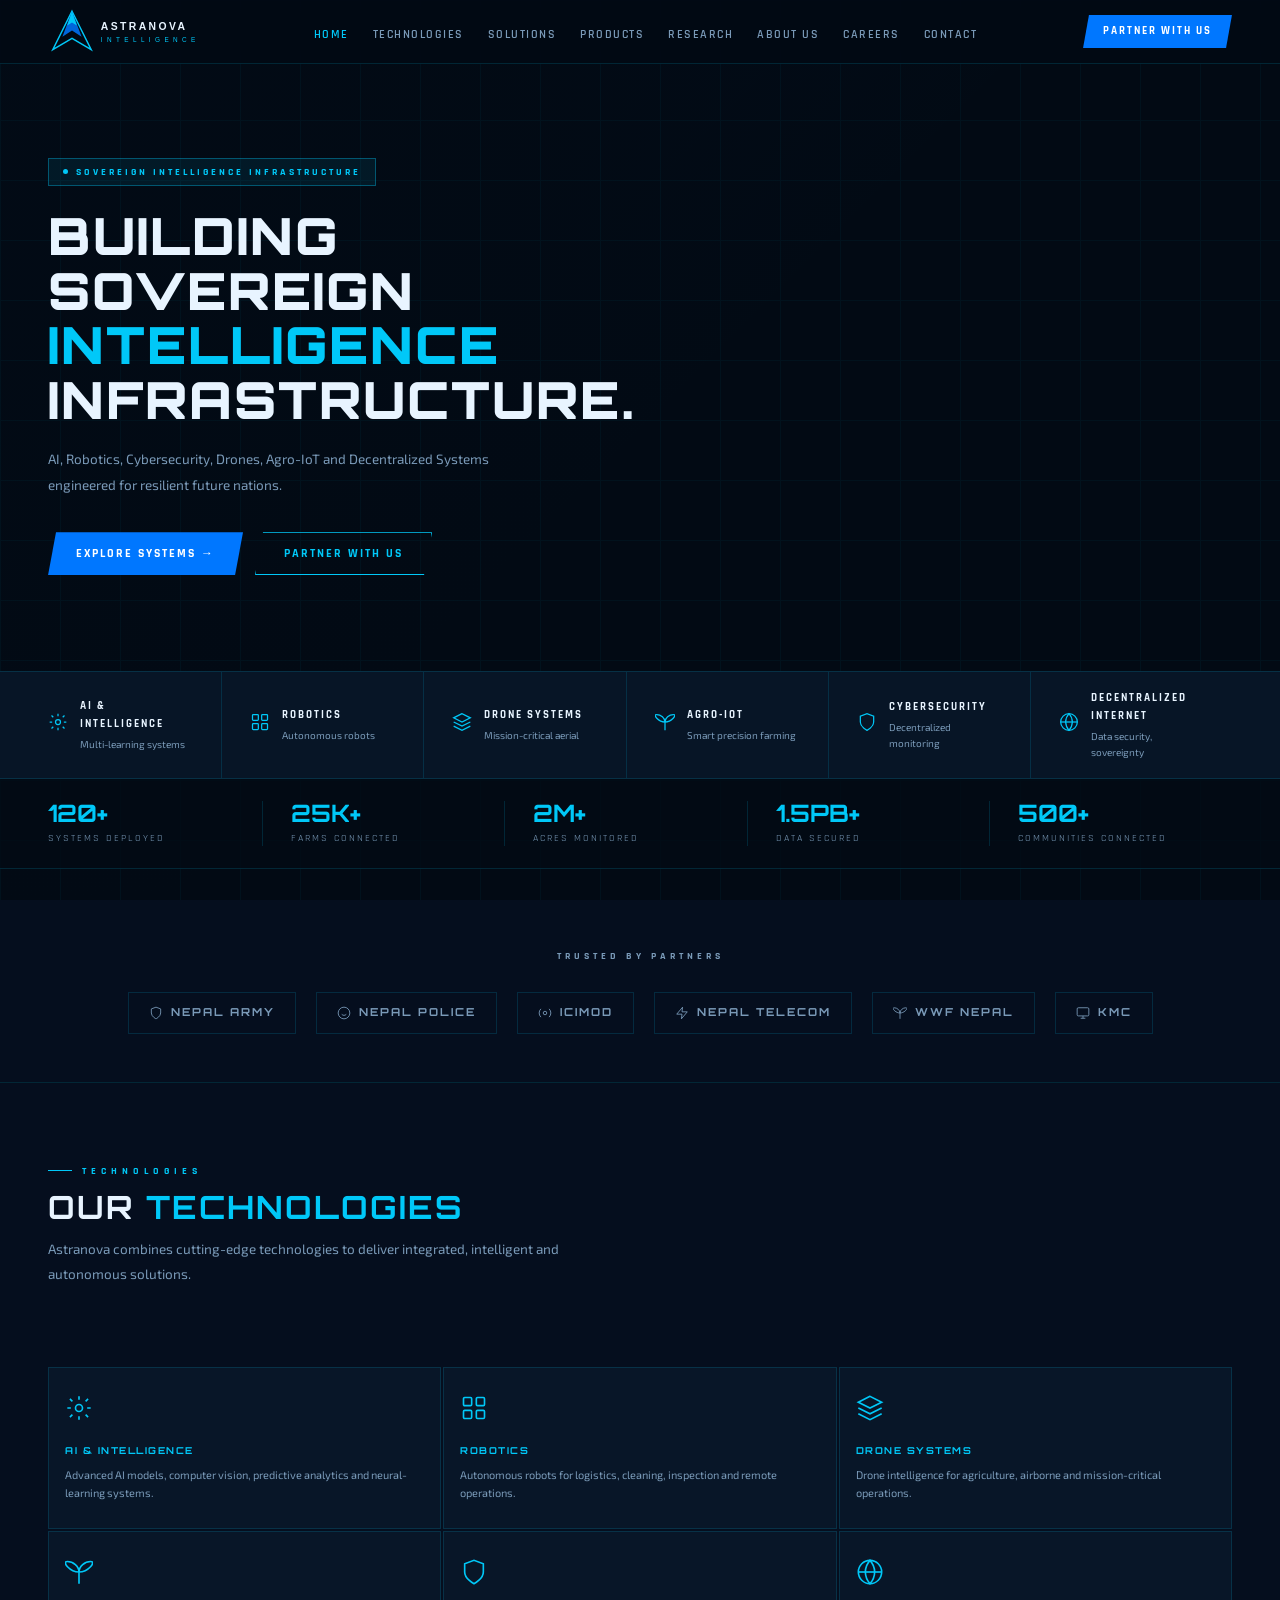
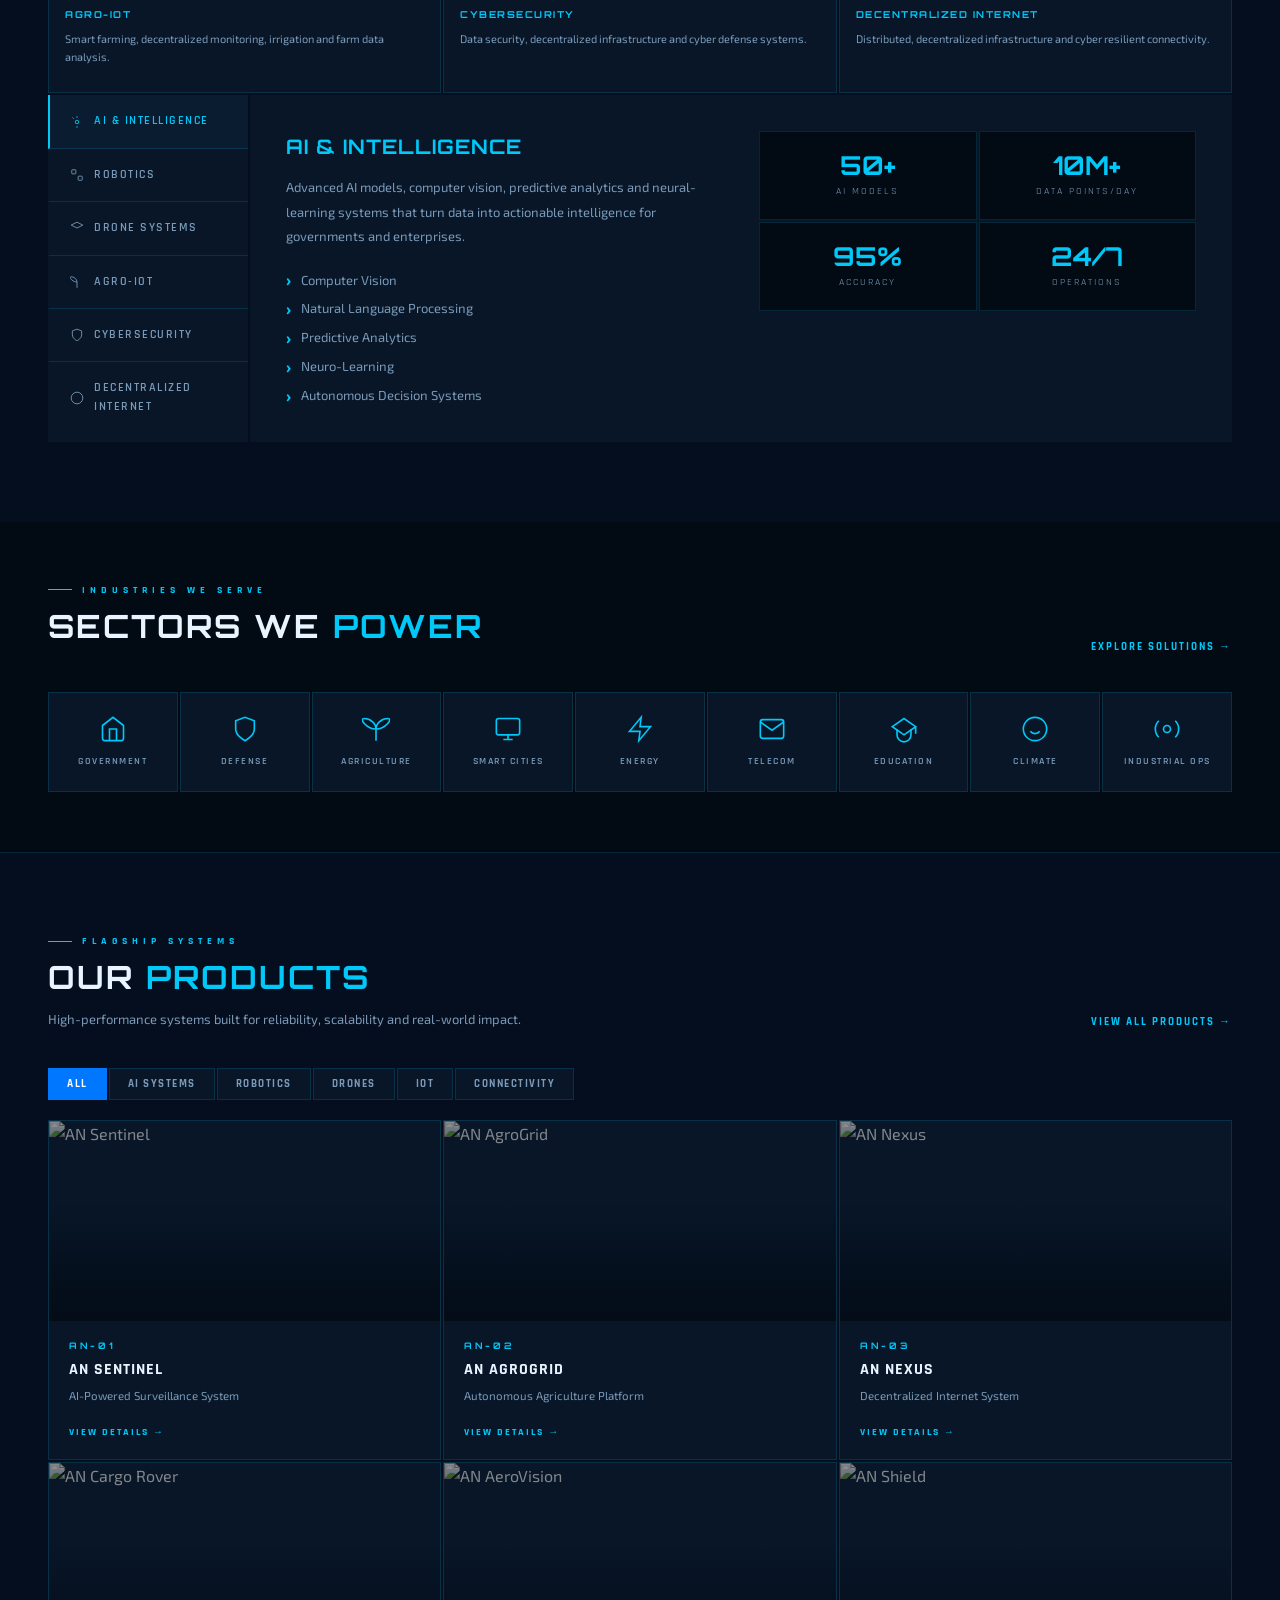
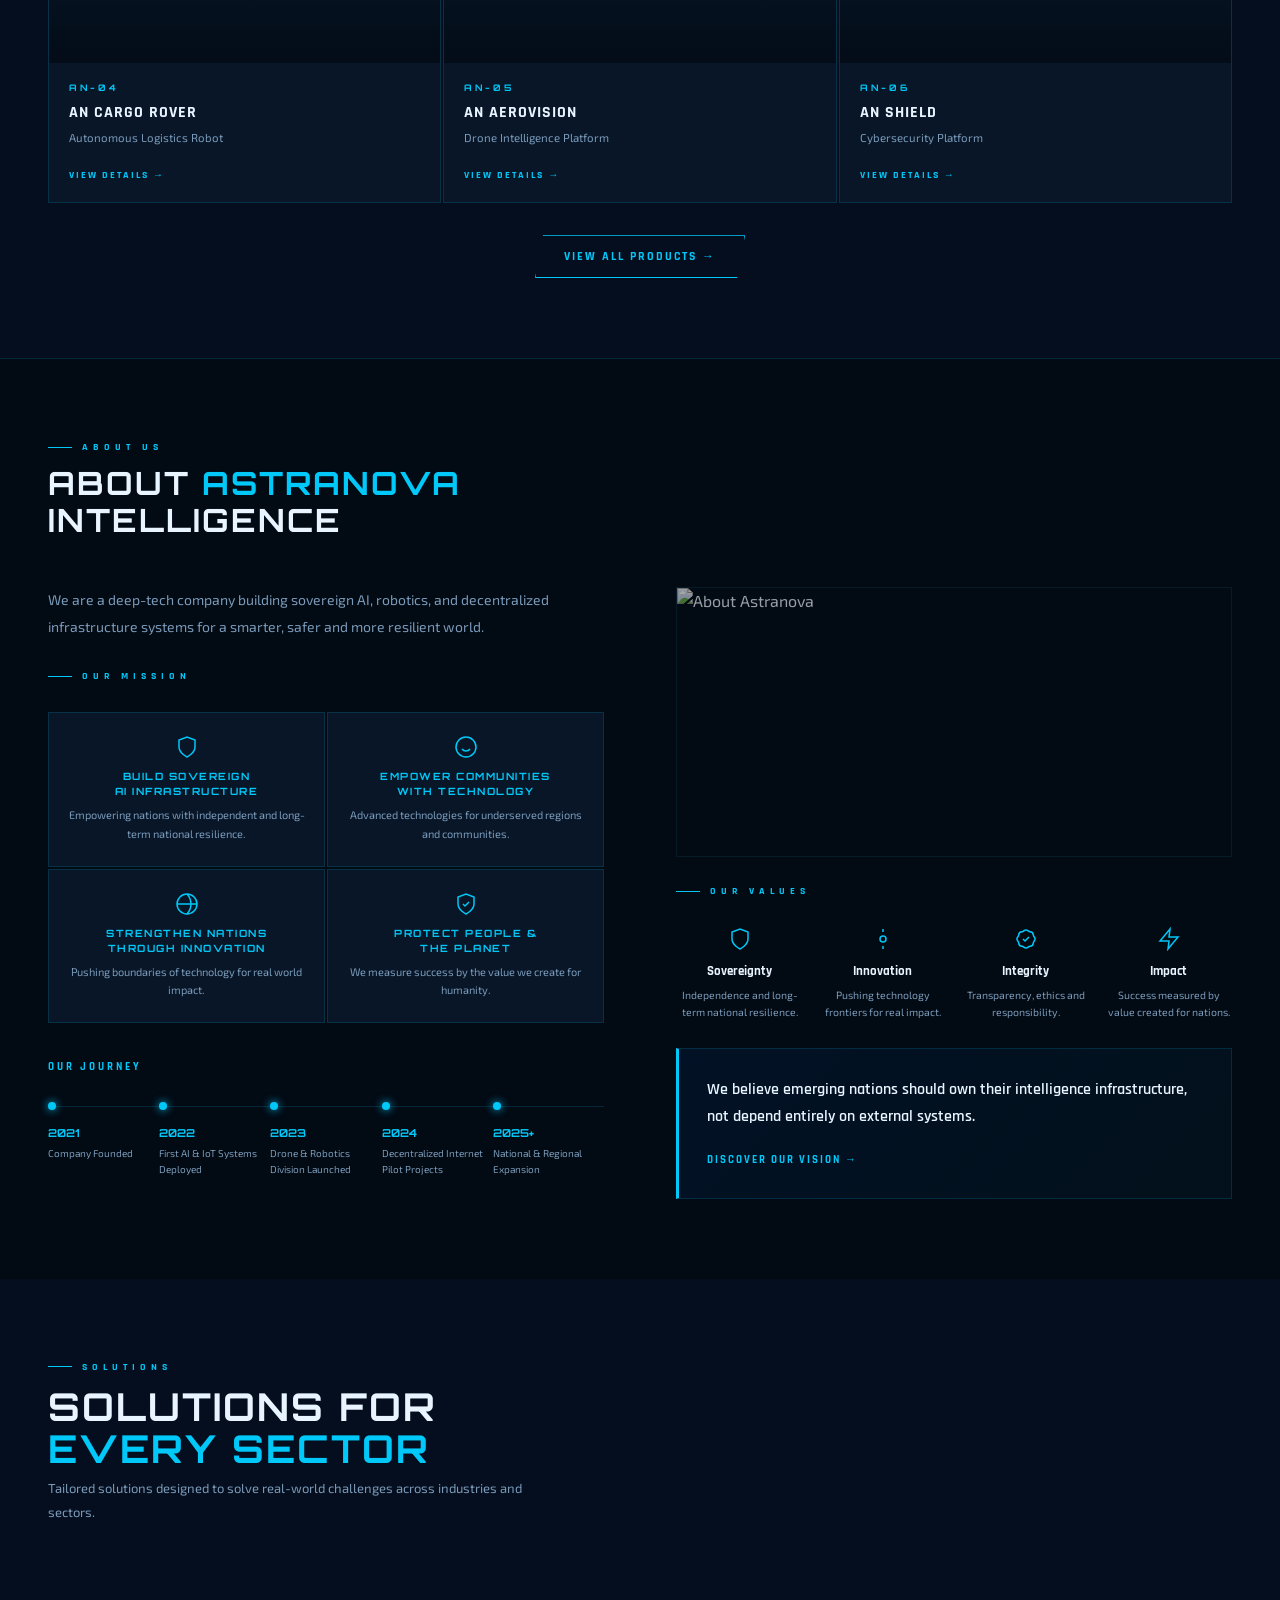
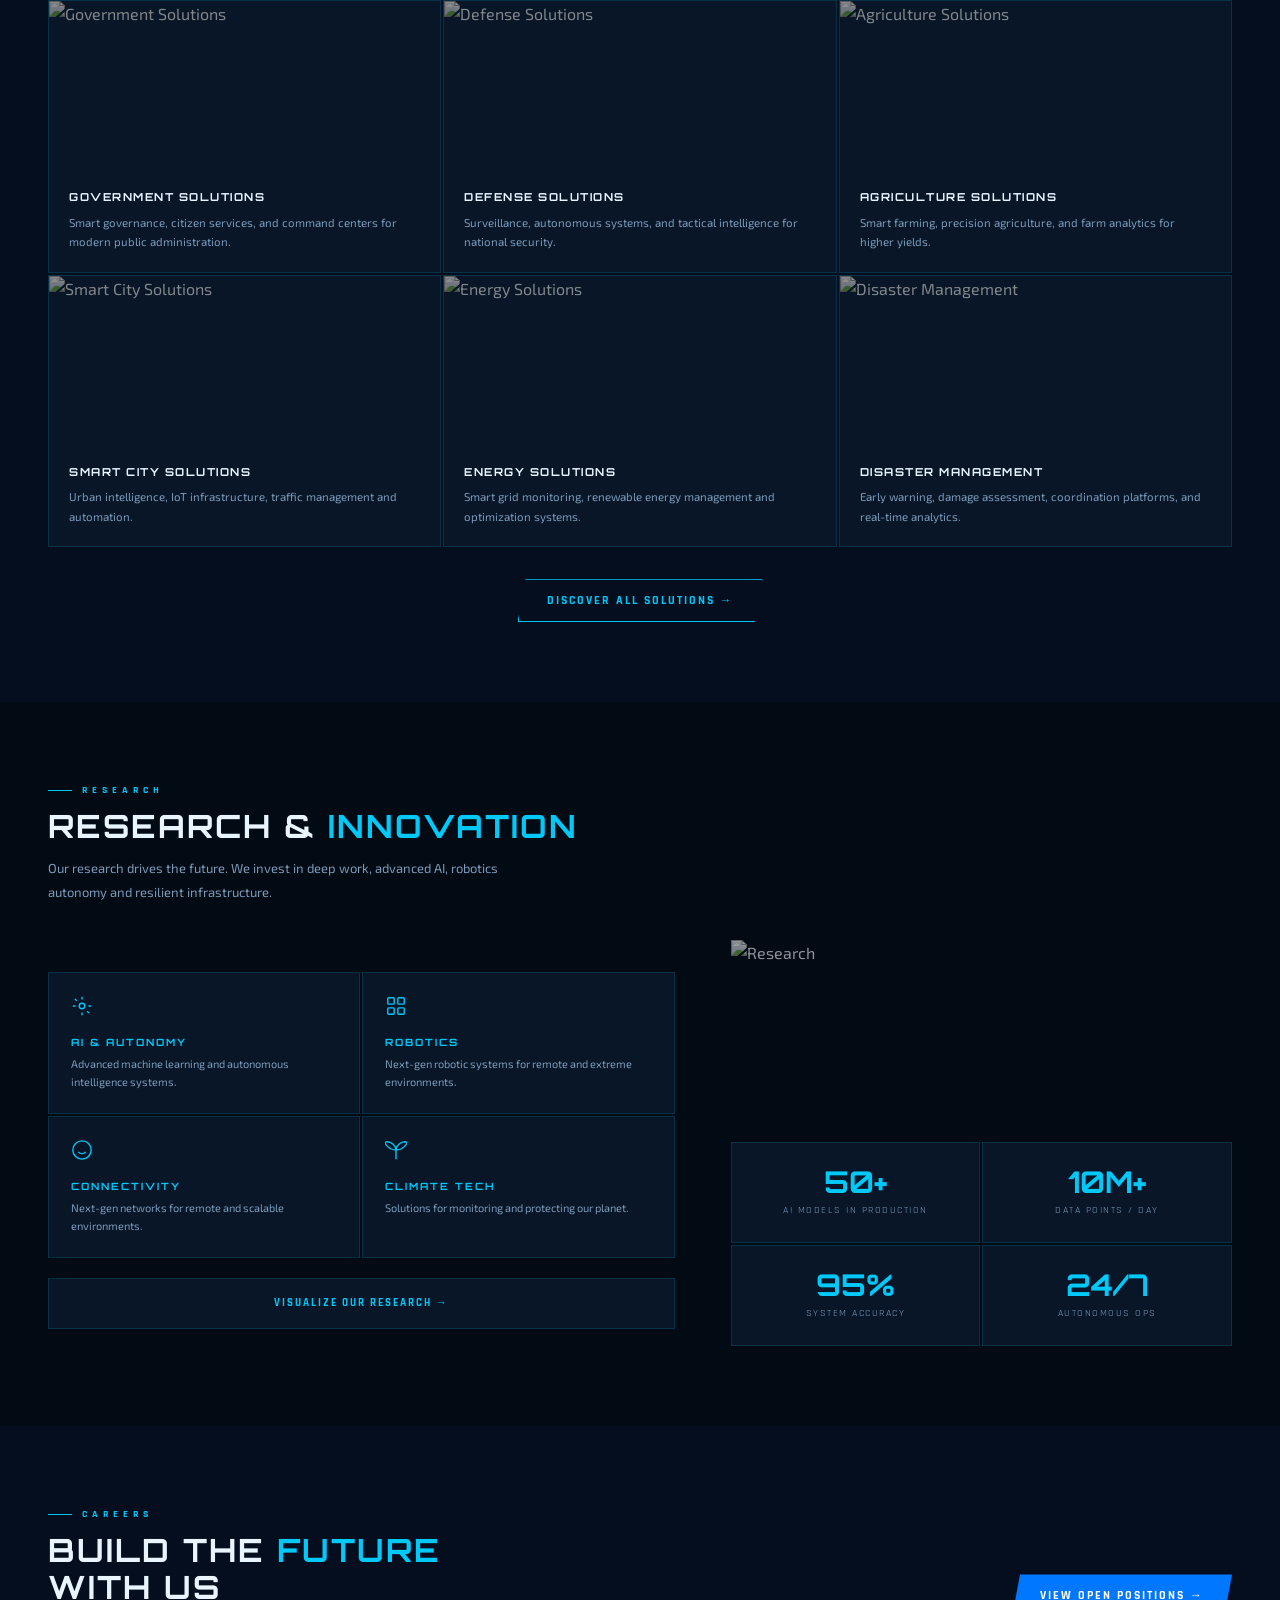
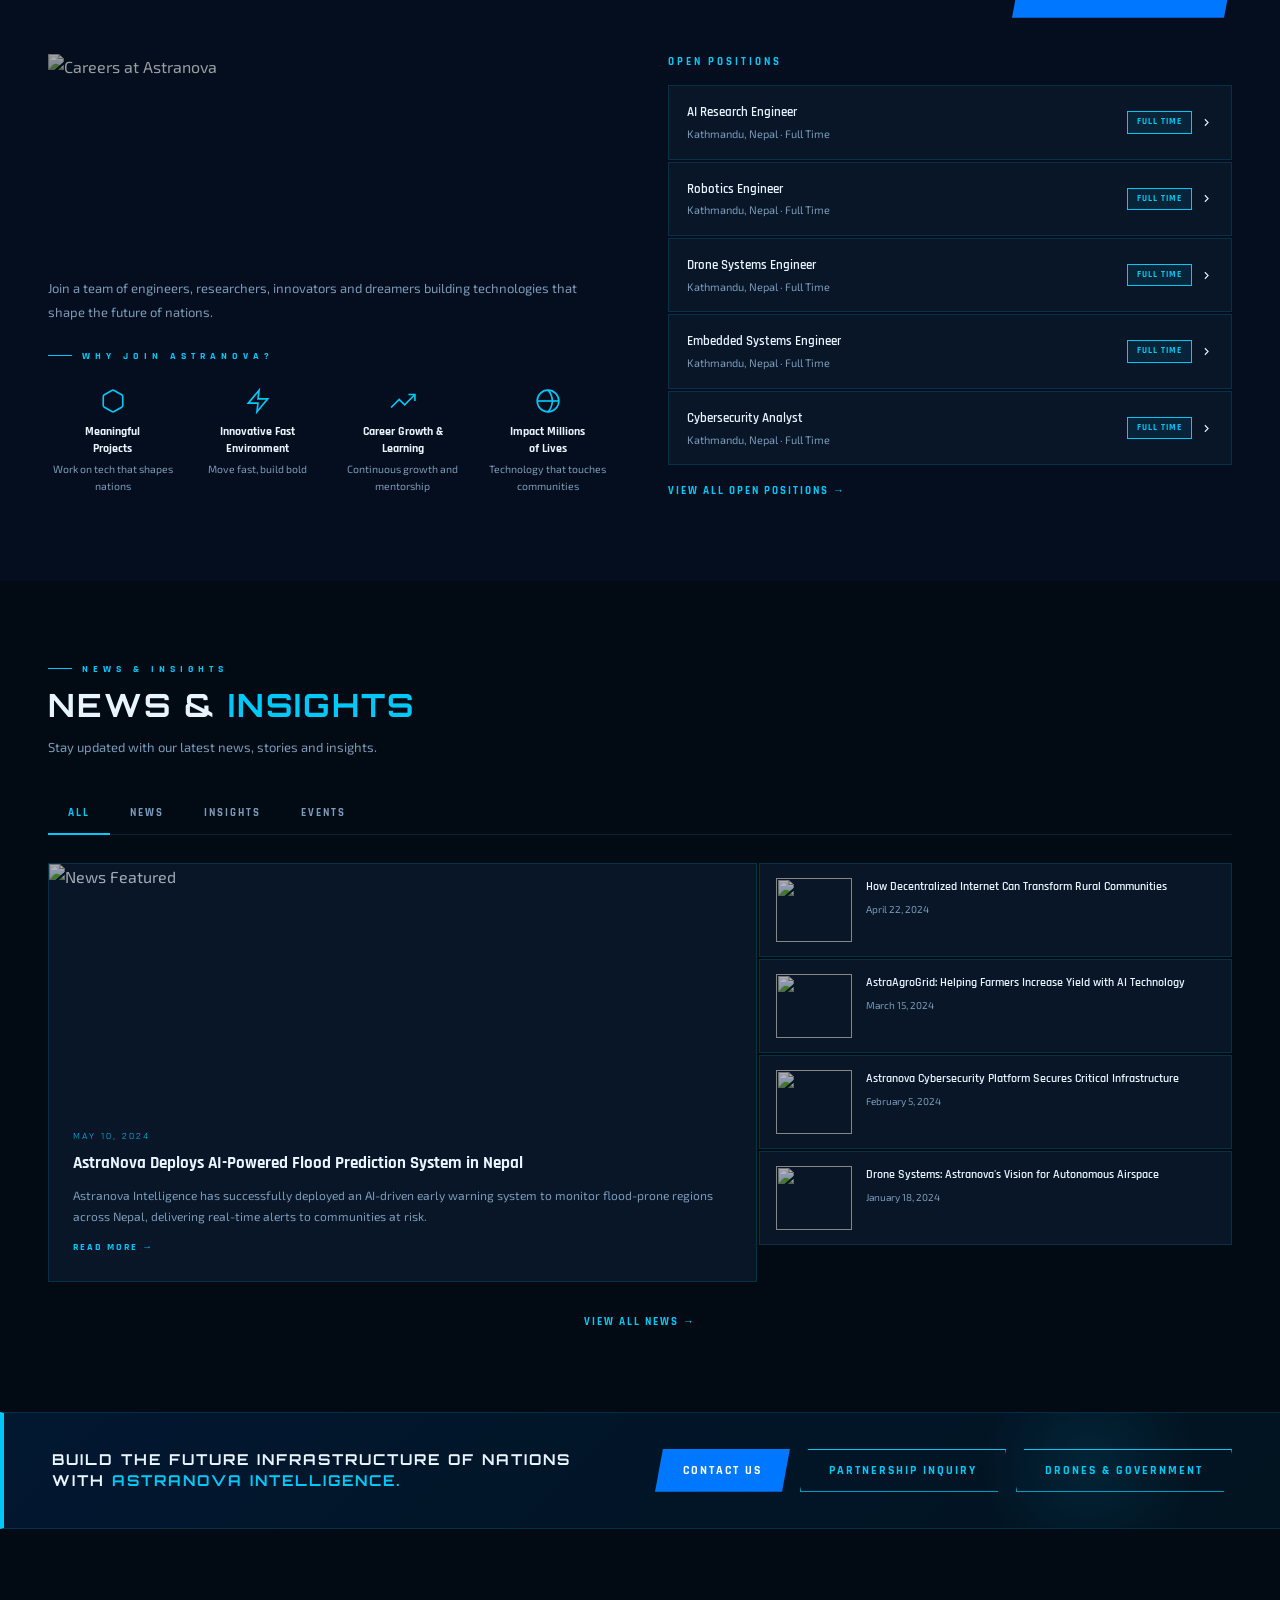
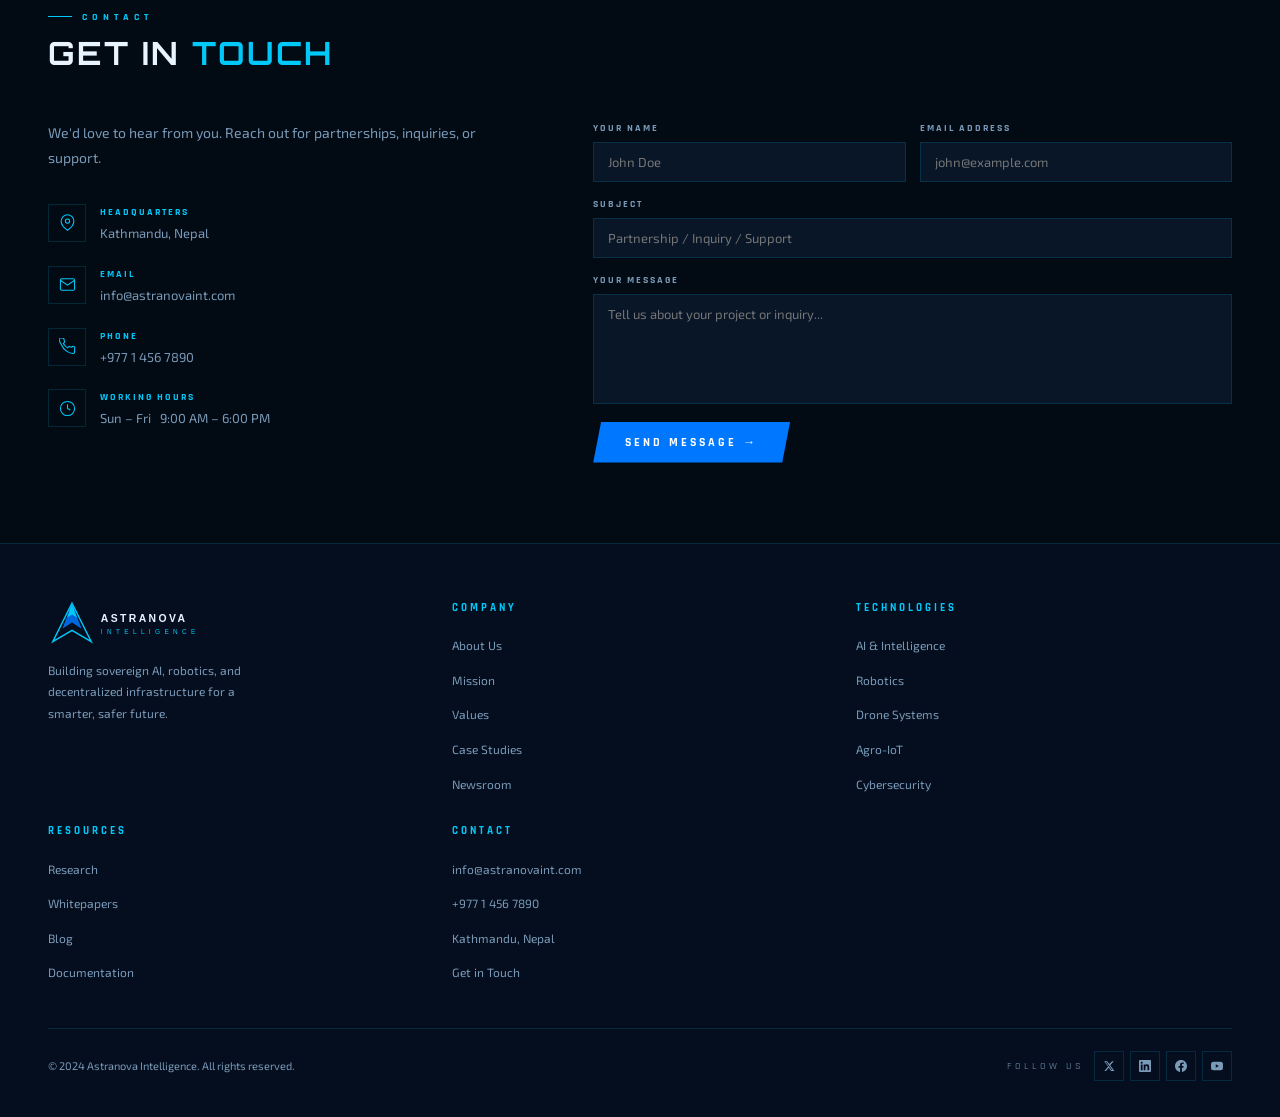
==== index.html @ c8c9db37 "Add files via upload" ====
<!DOCTYPE html>
<html lang="en">
<head>
<meta charset="UTF-8">
<meta name="viewport" content="width=device-width, initial-scale=1.0">
<title>Astranova Intelligence</title>

<!-- Favicon -->
<link rel="icon" type="image/svg+xml" href="assets/favicon.svg">

<!-- Google Fonts -->
<link rel="preconnect" href="https://fonts.googleapis.com">
<link href="https://fonts.googleapis.com/css2?family=Rajdhani:wght@300;400;500;600;700&family=Exo+2:ital,wght@0,300;0,400;0,500;0,600;0,700;1,400&family=Orbitron:wght@400;600;700;900&display=swap" rel="stylesheet">

<!-- Stylesheet -->
<link rel="stylesheet" href="style.css">
</head>
<body>

<!-- ══ NAV ══════════════════════════════════════ -->
<nav id="mainNav">
  <a href="#home" class="nav-logo">
    <img src="assets/logo.svg" alt="Astranova Intelligence" width="160" height="48">
  </a>
  <ul class="nav-links">
    <li><a href="#home">Home</a></li>
    <li><a href="#technologies">Technologies</a></li>
    <li><a href="#solutions">Solutions</a></li>
    <li><a href="#products">Products</a></li>
    <li><a href="#research">Research</a></li>
    <li><a href="#about">About Us</a></li>
    <li><a href="careers.html">Careers</a></li>
    <li><a href="#contact">Contact</a></li>
  </ul>
  <div class="nav-right">
    <a href="#contact" class="nav-cta">Partner With Us</a>
    <button class="nav-hamburger" id="navHamburger" aria-label="Open menu">
      <span></span><span></span><span></span>
    </button>
  </div>
</nav>

<!-- Mobile Menu -->
<div class="mobile-menu" id="mobileMenu">
  <ul class="mobile-nav-links">
    <li><a href="#home" onclick="closeMobileMenu()">Home</a></li>
    <li><a href="#technologies" onclick="closeMobileMenu()">Technologies</a></li>
    <li><a href="#solutions" onclick="closeMobileMenu()">Solutions</a></li>
    <li><a href="#products" onclick="closeMobileMenu()">Products</a></li>
    <li><a href="#research" onclick="closeMobileMenu()">Research</a></li>
    <li><a href="#about" onclick="closeMobileMenu()">About Us</a></li>
    <li><a href="careers.html" onclick="closeMobileMenu()">Careers</a></li>
    <li><a href="#contact" onclick="closeMobileMenu()">Contact</a></li>
  </ul>
  <a href="#contact" class="btn-primary mobile-cta" onclick="closeMobileMenu()">Partner With Us →</a>
</div>

<!-- ══ HERO ══════════════════════════════════════ -->
<section id="home" style="padding:0;">
  <div class="hero-bg"></div>
  <div class="hero-grid"></div>
  <div class="hero-content" style="padding-top:calc(var(--nav-h) + 60px); padding-bottom: 40px;">
    <div class="hero-tag"><span class="dot"></span> Sovereign Intelligence Infrastructure</div>
    <h1 class="hero-title">Building<br>Sovereign<br><span class="hl">Intelligence</span><br>Infrastructure.</h1>
    <p class="hero-desc">AI, Robotics, Cybersecurity, Drones, Agro-IoT and Decentralized Systems engineered for resilient future nations.</p>
    <div class="hero-btns">
      <a href="#technologies" class="btn-primary">Explore Systems →</a>
      <a href="#contact" class="btn-outline">Partner With Us</a>
    </div>
  </div>
  <div class="hero-bottom">
    <div class="hero-tech-strip">
      <div class="hero-tech-item">
        <div class="hero-tech-icon"><svg width="20" height="20" fill="none" stroke="currentColor" stroke-width="1.5" viewBox="0 0 24 24"><circle cx="12" cy="12" r="3"/><path d="M12 2v3M12 19v3M4.22 4.22l2.12 2.12M17.66 17.66l2.12 2.12M2 12h3M19 12h3M4.22 19.78l2.12-2.12M17.66 6.34l2.12-2.12"/></svg></div>
        <div><div class="hero-tech-name">AI & Intelligence</div><div class="hero-tech-sub">Multi-learning systems</div></div>
      </div>
      <div class="hero-tech-item">
        <div class="hero-tech-icon"><svg width="20" height="20" fill="none" stroke="currentColor" stroke-width="1.5" viewBox="0 0 24 24"><rect x="3" y="3" width="7" height="7" rx="1"/><rect x="14" y="3" width="7" height="7" rx="1"/><rect x="14" y="14" width="7" height="7" rx="1"/><rect x="3" y="14" width="7" height="7" rx="1"/></svg></div>
        <div><div class="hero-tech-name">Robotics</div><div class="hero-tech-sub">Autonomous robots</div></div>
      </div>
      <div class="hero-tech-item">
        <div class="hero-tech-icon"><svg width="20" height="20" fill="none" stroke="currentColor" stroke-width="1.5" viewBox="0 0 24 24"><path d="M12 2L2 7l10 5 10-5-10-5zM2 17l10 5 10-5M2 12l10 5 10-5"/></svg></div>
        <div><div class="hero-tech-name">Drone Systems</div><div class="hero-tech-sub">Mission-critical aerial</div></div>
      </div>
      <div class="hero-tech-item">
        <div class="hero-tech-icon"><svg width="20" height="20" fill="none" stroke="currentColor" stroke-width="1.5" viewBox="0 0 24 24"><path d="M12 22V12M12 12C12 7 7 3 2 3s2 9 10 9zM12 12c0-5 5-9 10-9s-2 9-10 9z"/></svg></div>
        <div><div class="hero-tech-name">Agro-IoT</div><div class="hero-tech-sub">Smart precision farming</div></div>
      </div>
      <div class="hero-tech-item">
        <div class="hero-tech-icon"><svg width="20" height="20" fill="none" stroke="currentColor" stroke-width="1.5" viewBox="0 0 24 24"><path d="M12 22s8-4 8-10V5l-8-3-8 3v7c0 6 8 10 8 10z"/></svg></div>
        <div><div class="hero-tech-name">Cybersecurity</div><div class="hero-tech-sub">Decentralized monitoring</div></div>
      </div>
      <div class="hero-tech-item">
        <div class="hero-tech-icon"><svg width="20" height="20" fill="none" stroke="currentColor" stroke-width="1.5" viewBox="0 0 24 24"><circle cx="12" cy="12" r="10"/><line x1="2" y1="12" x2="22" y2="12"/><path d="M12 2a15.3 15.3 0 014 10 15.3 15.3 0 01-4 10 15.3 15.3 0 01-4-10 15.3 15.3 0 014-10z"/></svg></div>
        <div><div class="hero-tech-name">Decentralized Internet</div><div class="hero-tech-sub">Data security, sovereignty</div></div>
      </div>
    </div>
    <div class="hero-stats-strip">
      <div class="hero-stat"><div class="hero-stat-num">120+</div><div class="hero-stat-lbl">Systems Deployed</div></div>
      <div class="hero-stat"><div class="hero-stat-num">25K+</div><div class="hero-stat-lbl">Farms Connected</div></div>
      <div class="hero-stat"><div class="hero-stat-num">2M+</div><div class="hero-stat-lbl">Acres Monitored</div></div>
      <div class="hero-stat"><div class="hero-stat-num">1.5PB+</div><div class="hero-stat-lbl">Data Secured</div></div>
      <div class="hero-stat"><div class="hero-stat-num">500+</div><div class="hero-stat-lbl">Communities Connected</div></div>
    </div>
  </div>
</section>

<!-- TRUSTED BY PARTNERS -->
<div id="partners">
  <div class="partners-label">Trusted By Partners</div>
  <div class="partners-row">
    <div class="partner-logo"><svg width="14" height="14" fill="none" stroke="currentColor" stroke-width="1.5" viewBox="0 0 24 24"><path d="M12 22s8-4 8-10V5l-8-3-8 3v7c0 6 8 10 8 10z"/></svg>Nepal Army</div>
    <div class="partner-logo"><svg width="14" height="14" fill="none" stroke="currentColor" stroke-width="1.5" viewBox="0 0 24 24"><circle cx="12" cy="12" r="10"/><path d="M8 14s1.5 2 4 2 4-2 4-2"/></svg>Nepal Police</div>
    <div class="partner-logo"><svg width="14" height="14" fill="none" stroke="currentColor" stroke-width="1.5" viewBox="0 0 24 24"><circle cx="12" cy="12" r="3"/><path d="M19.07 4.93a10 10 0 010 14.14M4.93 4.93a10 10 0 000 14.14"/></svg>ICIMOD</div>
    <div class="partner-logo"><svg width="14" height="14" fill="none" stroke="currentColor" stroke-width="1.5" viewBox="0 0 24 24"><path d="M13 2L3 14h9l-1 8 10-12h-9l1-8z"/></svg>Nepal Telecom</div>
    <div class="partner-logo"><svg width="14" height="14" fill="none" stroke="currentColor" stroke-width="1.5" viewBox="0 0 24 24"><path d="M12 22V12M12 12C12 7 7 3 2 3s2 9 10 9zM12 12c0-5 5-9 10-9s-2 9-10 9z"/></svg>WWF Nepal</div>
    <div class="partner-logo"><svg width="14" height="14" fill="none" stroke="currentColor" stroke-width="1.5" viewBox="0 0 24 24"><rect x="2" y="3" width="20" height="14" rx="2"/><path d="M8 21h8M12 17v4"/></svg>KMC</div>
  </div>
</div>

<div class="section-divider"></div>

<!-- ══ TECHNOLOGIES ══════════════════════════════ -->
<section id="technologies">
  <div class="section-header-row fade-up">
    <div>
      <div class="section-label">Technologies</div>
      <h2 class="section-title">Our <span class="hl">Technologies</span></h2>
      <p class="section-desc">Astranova combines cutting-edge technologies to deliver integrated, intelligent and autonomous solutions.</p>
    </div>
  </div>
  <div class="tech-cards-row fade-up">
    <div class="tech-card" onclick="switchTab('ai',event)">
      <div class="tech-card-icon"><svg width="28" height="28" fill="none" stroke="currentColor" stroke-width="1.4" viewBox="0 0 24 24"><circle cx="12" cy="12" r="3"/><path d="M12 2v3M12 19v3M4.22 4.22l2.12 2.12M17.66 17.66l2.12 2.12M2 12h3M19 12h3M4.22 19.78l2.12-2.12M17.66 6.34l2.12-2.12"/></svg></div>
      <div class="tech-card-name">AI & Intelligence</div>
      <div class="tech-card-desc">Advanced AI models, computer vision, predictive analytics and neural-learning systems.</div>
    </div>
    <div class="tech-card" onclick="switchTab('robotics',event)">
      <div class="tech-card-icon"><svg width="28" height="28" fill="none" stroke="currentColor" stroke-width="1.4" viewBox="0 0 24 24"><rect x="3" y="3" width="7" height="7" rx="1"/><rect x="14" y="3" width="7" height="7" rx="1"/><rect x="14" y="14" width="7" height="7" rx="1"/><rect x="3" y="14" width="7" height="7" rx="1"/></svg></div>
      <div class="tech-card-name">Robotics</div>
      <div class="tech-card-desc">Autonomous robots for logistics, cleaning, inspection and remote operations.</div>
    </div>
    <div class="tech-card" onclick="switchTab('drones',event)">
      <div class="tech-card-icon"><svg width="28" height="28" fill="none" stroke="currentColor" stroke-width="1.4" viewBox="0 0 24 24"><path d="M12 2L2 7l10 5 10-5-10-5zM2 17l10 5 10-5M2 12l10 5 10-5"/></svg></div>
      <div class="tech-card-name">Drone Systems</div>
      <div class="tech-card-desc">Drone intelligence for agriculture, airborne and mission-critical operations.</div>
    </div>
    <div class="tech-card" onclick="switchTab('agro',event)">
      <div class="tech-card-icon"><svg width="28" height="28" fill="none" stroke="currentColor" stroke-width="1.4" viewBox="0 0 24 24"><path d="M12 22V12M12 12C12 7 7 3 2 3s2 9 10 9zM12 12c0-5 5-9 10-9s-2 9-10 9z"/></svg></div>
      <div class="tech-card-name">Agro-IoT</div>
      <div class="tech-card-desc">Smart farming, decentralized monitoring, irrigation and farm data analysis.</div>
    </div>
    <div class="tech-card" onclick="switchTab('cyber',event)">
      <div class="tech-card-icon"><svg width="28" height="28" fill="none" stroke="currentColor" stroke-width="1.4" viewBox="0 0 24 24"><path d="M12 22s8-4 8-10V5l-8-3-8 3v7c0 6 8 10 8 10z"/></svg></div>
      <div class="tech-card-name">Cybersecurity</div>
      <div class="tech-card-desc">Data security, decentralized infrastructure and cyber defense systems.</div>
    </div>
    <div class="tech-card" onclick="switchTab('decentral',event)">
      <div class="tech-card-icon"><svg width="28" height="28" fill="none" stroke="currentColor" stroke-width="1.4" viewBox="0 0 24 24"><circle cx="12" cy="12" r="10"/><line x1="2" y1="12" x2="22" y2="12"/><path d="M12 2a15.3 15.3 0 014 10 15.3 15.3 0 01-4 10 15.3 15.3 0 01-4-10 15.3 15.3 0 014-10z"/></svg></div>
      <div class="tech-card-name">Decentralized Internet</div>
      <div class="tech-card-desc">Distributed, decentralized infrastructure and cyber resilient connectivity.</div>
    </div>
  </div>

  <div class="tech-tabs-wrap fade-up">
    <div class="tech-tab-list">
      <div class="tech-tab active" onclick="switchTab('ai',event)"><svg width="14" height="14" fill="none" stroke="currentColor" stroke-width="1.5" viewBox="0 0 24 24"><circle cx="12" cy="12" r="3"/><path d="M12 2v3M12 19v3M4.22 4.22l2.12 2.12"/></svg>AI & Intelligence</div>
      <div class="tech-tab" onclick="switchTab('robotics',event)"><svg width="14" height="14" fill="none" stroke="currentColor" stroke-width="1.5" viewBox="0 0 24 24"><rect x="3" y="3" width="7" height="7" rx="1"/><rect x="14" y="14" width="7" height="7" rx="1"/></svg>Robotics</div>
      <div class="tech-tab" onclick="switchTab('drones',event)"><svg width="14" height="14" fill="none" stroke="currentColor" stroke-width="1.5" viewBox="0 0 24 24"><path d="M12 2L2 7l10 5 10-5-10-5z"/></svg>Drone Systems</div>
      <div class="tech-tab" onclick="switchTab('agro',event)"><svg width="14" height="14" fill="none" stroke="currentColor" stroke-width="1.5" viewBox="0 0 24 24"><path d="M12 22V12M12 12C12 7 7 3 2 3s2 9 10 9z"/></svg>Agro-IoT</div>
      <div class="tech-tab" onclick="switchTab('cyber',event)"><svg width="14" height="14" fill="none" stroke="currentColor" stroke-width="1.5" viewBox="0 0 24 24"><path d="M12 22s8-4 8-10V5l-8-3-8 3v7c0 6 8 10 8 10z"/></svg>Cybersecurity</div>
      <div class="tech-tab" onclick="switchTab('decentral',event)"><svg width="14" height="14" fill="none" stroke="currentColor" stroke-width="1.5" viewBox="0 0 24 24"><circle cx="12" cy="12" r="10"/></svg>Decentralized Internet</div>
    </div>
    <div>
      <div id="tab-ai" class="tech-panel active">
        <div>
          <div class="tech-panel-title">AI & Intelligence</div>
          <p class="tech-panel-desc">Advanced AI models, computer vision, predictive analytics and neural-learning systems that turn data into actionable intelligence for governments and enterprises.</p>
          <ul class="tech-features">
            <li>Computer Vision</li><li>Natural Language Processing</li>
            <li>Predictive Analytics</li><li>Neuro-Learning</li>
            <li>Autonomous Decision Systems</li>
          </ul>
        </div>
        <div class="tech-stats-side">
          <div class="tech-stat-box"><div class="tech-stat-num">50+</div><div class="tech-stat-lbl">AI Models</div></div>
          <div class="tech-stat-box"><div class="tech-stat-num">10M+</div><div class="tech-stat-lbl">Data Points/Day</div></div>
          <div class="tech-stat-box"><div class="tech-stat-num">95%</div><div class="tech-stat-lbl">Accuracy</div></div>
          <div class="tech-stat-box"><div class="tech-stat-num">24/7</div><div class="tech-stat-lbl">Operations</div></div>
        </div>
      </div>
      <div id="tab-robotics" class="tech-panel">
        <div>
          <div class="tech-panel-title">Robotics</div>
          <p class="tech-panel-desc">Autonomous robotic systems engineered for logistics, inspection, disaster response, and industrial operations in extreme and remote environments.</p>
          <ul class="tech-features">
            <li>Autonomous Navigation</li><li>Terrain Adaptation</li>
            <li>Payload Manipulation</li><li>Remote Operation</li>
            <li>Swarm Coordination</li>
          </ul>
        </div>
        <div class="tech-stats-side">
          <div class="tech-stat-box"><div class="tech-stat-num">120+</div><div class="tech-stat-lbl">Units Deployed</div></div>
          <div class="tech-stat-box"><div class="tech-stat-num">48hr</div><div class="tech-stat-lbl">Endurance</div></div>
          <div class="tech-stat-box"><div class="tech-stat-num">50kg</div><div class="tech-stat-lbl">Max Payload</div></div>
          <div class="tech-stat-box"><div class="tech-stat-num">5km</div><div class="tech-stat-lbl">Range Radius</div></div>
        </div>
      </div>
      <div id="tab-drones" class="tech-panel">
        <div>
          <div class="tech-panel-title">Drone Systems</div>
          <p class="tech-panel-desc">Advanced drone systems designed for cargo delivery, precision agriculture, border surveillance, disaster response, and mission-critical aerial intelligence.</p>
          <ul class="tech-features">
            <li>Autonomous Flight Control</li><li>Multi-spectral Imaging</li>
            <li>Beyond Visual Line of Sight</li><li>Payload Delivery</li>
            <li>Swarm Operations</li>
          </ul>
        </div>
        <div class="tech-stats-side">
          <div class="tech-stat-box"><div class="tech-stat-num">8hr</div><div class="tech-stat-lbl">Flight Duration</div></div>
          <div class="tech-stat-box"><div class="tech-stat-num">150km</div><div class="tech-stat-lbl">Max Range</div></div>
          <div class="tech-stat-box"><div class="tech-stat-num">25kg</div><div class="tech-stat-lbl">Max Payload</div></div>
          <div class="tech-stat-box"><div class="tech-stat-num">All-weather</div><div class="tech-stat-lbl">Operations</div></div>
        </div>
      </div>
      <div id="tab-agro" class="tech-panel">
        <div>
          <div class="tech-panel-title">Agro-IoT</div>
          <p class="tech-panel-desc">Smart farming ecosystems that combine IoT sensors, drone monitoring, AI-driven analytics, and automated irrigation to revolutionize agricultural productivity.</p>
          <ul class="tech-features">
            <li>Soil Health Monitoring</li><li>Smart Irrigation Control</li>
            <li>Crop Disease Detection</li><li>Yield Prediction</li>
            <li>Supply Chain Traceability</li>
          </ul>
        </div>
        <div class="tech-stats-side">
          <div class="tech-stat-box"><div class="tech-stat-num">25K+</div><div class="tech-stat-lbl">Farms Connected</div></div>
          <div class="tech-stat-box"><div class="tech-stat-num">40%</div><div class="tech-stat-lbl">Yield Increase</div></div>
          <div class="tech-stat-box"><div class="tech-stat-num">60%</div><div class="tech-stat-lbl">Water Saved</div></div>
          <div class="tech-stat-box"><div class="tech-stat-num">2M+</div><div class="tech-stat-lbl">Acres Monitored</div></div>
        </div>
      </div>
      <div id="tab-cyber" class="tech-panel">
        <div>
          <div class="tech-panel-title">Cybersecurity</div>
          <p class="tech-panel-desc">Military-grade cybersecurity infrastructure protecting critical national systems, communications, financial networks, and sovereign data from advanced threats.</p>
          <ul class="tech-features">
            <li>Zero-Trust Architecture</li><li>Threat Intelligence</li>
            <li>Encrypted Communications</li><li>SOC Operations</li>
            <li>Incident Response</li>
          </ul>
        </div>
        <div class="tech-stats-side">
          <div class="tech-stat-box"><div class="tech-stat-num">1.5PB+</div><div class="tech-stat-lbl">Data Secured</div></div>
          <div class="tech-stat-box"><div class="tech-stat-num">&lt;2min</div><div class="tech-stat-lbl">Threat Response</div></div>
          <div class="tech-stat-box"><div class="tech-stat-num">99.9%</div><div class="tech-stat-lbl">Uptime SLA</div></div>
          <div class="tech-stat-box"><div class="tech-stat-num">24/7</div><div class="tech-stat-lbl">SOC Monitoring</div></div>
        </div>
      </div>
      <div id="tab-decentral" class="tech-panel">
        <div>
          <div class="tech-panel-title">Decentralized Internet</div>
          <p class="tech-panel-desc">Resilient, distributed mesh networks that bring internet access to remote and underserved communities, free from single points of failure or centralized control.</p>
          <ul class="tech-features">
            <li>Mesh Network Architecture</li><li>Satellite Integration</li>
            <li>LoRa & 5G Hybrid</li><li>Offline-first Applications</li>
            <li>Community Node Management</li>
          </ul>
        </div>
        <div class="tech-stats-side">
          <div class="tech-stat-box"><div class="tech-stat-num">500+</div><div class="tech-stat-lbl">Communities</div></div>
          <div class="tech-stat-box"><div class="tech-stat-num">1Gbps</div><div class="tech-stat-lbl">Node Bandwidth</div></div>
          <div class="tech-stat-box"><div class="tech-stat-num">99%</div><div class="tech-stat-lbl">Availability</div></div>
          <div class="tech-stat-box"><div class="tech-stat-num">50km</div><div class="tech-stat-lbl">Coverage Radius</div></div>
        </div>
      </div>
    </div>
  </div>
</section>

<!-- ══ INDUSTRIES ════════════════════════════════ -->
<section id="industries">
  <div class="section-header-row fade-up">
    <div>
      <div class="section-label">Industries We Serve</div>
      <h2 class="section-title">Sectors We <span class="hl">Power</span></h2>
    </div>
    <a href="#solutions" class="view-all">Explore Solutions →</a>
  </div>
  <div class="industries-grid fade-up">
    <div class="industry-item"><svg width="28" height="28" fill="none" stroke="currentColor" stroke-width="1.4" viewBox="0 0 24 24"><path d="M3 9l9-7 9 7v11a2 2 0 01-2 2H5a2 2 0 01-2-2z"/><polyline points="9 22 9 12 15 12 15 22"/></svg><div class="industry-name">Government</div></div>
    <div class="industry-item"><svg width="28" height="28" fill="none" stroke="currentColor" stroke-width="1.4" viewBox="0 0 24 24"><path d="M12 22s8-4 8-10V5l-8-3-8 3v7c0 6 8 10 8 10z"/></svg><div class="industry-name">Defense</div></div>
    <div class="industry-item"><svg width="28" height="28" fill="none" stroke="currentColor" stroke-width="1.4" viewBox="0 0 24 24"><path d="M12 22V12M12 12C12 7 7 3 2 3s2 9 10 9zM12 12c0-5 5-9 10-9s-2 9-10 9z"/></svg><div class="industry-name">Agriculture</div></div>
    <div class="industry-item"><svg width="28" height="28" fill="none" stroke="currentColor" stroke-width="1.4" viewBox="0 0 24 24"><rect x="2" y="3" width="20" height="14" rx="2"/><path d="M8 21h8M12 17v4"/></svg><div class="industry-name">Smart Cities</div></div>
    <div class="industry-item"><svg width="28" height="28" fill="none" stroke="currentColor" stroke-width="1.4" viewBox="0 0 24 24"><path d="M13 2L3 14h9l-1 8 10-12h-9l1-8z"/></svg><div class="industry-name">Energy</div></div>
    <div class="industry-item"><svg width="28" height="28" fill="none" stroke="currentColor" stroke-width="1.4" viewBox="0 0 24 24"><path d="M4 4h16c1.1 0 2 .9 2 2v12c0 1.1-.9 2-2 2H4c-1.1 0-2-.9-2-2V6c0-1.1.9-2 2-2z"/><polyline points="22,6 12,13 2,6"/></svg><div class="industry-name">Telecom</div></div>
    <div class="industry-item"><svg width="28" height="28" fill="none" stroke="currentColor" stroke-width="1.4" viewBox="0 0 24 24"><path d="M22 10v6M2 10l10-7 10 7-10 7z"/><path d="M6 12v5a6 6 0 0012 0v-5"/></svg><div class="industry-name">Education</div></div>
    <div class="industry-item"><svg width="28" height="28" fill="none" stroke="currentColor" stroke-width="1.4" viewBox="0 0 24 24"><circle cx="12" cy="12" r="10"/><path d="M8 14s1.5 2 4 2 4-2 4-2"/><line x1="9" y1="9" x2="9.01" y2="9"/><line x1="15" y1="9" x2="15.01" y2="9"/></svg><div class="industry-name">Climate</div></div>
    <div class="industry-item"><svg width="28" height="28" fill="none" stroke="currentColor" stroke-width="1.4" viewBox="0 0 24 24"><circle cx="12" cy="12" r="3"/><path d="M19.07 4.93a10 10 0 010 14.14M4.93 4.93a10 10 0 000 14.14"/></svg><div class="industry-name">Industrial Ops</div></div>
  </div>
</section>

<div class="section-divider"></div>

<!-- ══ PRODUCTS ══════════════════════════════════ -->
<section id="products">
  <div class="section-header-row fade-up">
    <div>
      <div class="section-label">Flagship Systems</div>
      <h2 class="section-title">Our <span class="hl">Products</span></h2>
      <p style="font-size:13px;color:var(--text-muted);line-height:1.8;margin-bottom:0;max-width:480px;">High-performance systems built for reliability, scalability and real-world impact.</p>
    </div>
    <a href="products.html" class="view-all">View All Products →</a>
  </div>
  <div class="products-filter fade-up">
    <button class="filter-btn active" onclick="filterProducts('all',this)">All</button>
    <button class="filter-btn" onclick="filterProducts('ai',this)">AI Systems</button>
    <button class="filter-btn" onclick="filterProducts('robotics',this)">Robotics</button>
    <button class="filter-btn" onclick="filterProducts('drones',this)">Drones</button>
    <button class="filter-btn" onclick="filterProducts('iot',this)">IoT</button>
    <button class="filter-btn" onclick="filterProducts('connectivity',this)">Connectivity</button>
  </div>
  <div class="products-grid fade-up">
    <div class="product-card">
      <div class="product-card-img-wrap"><img src="https://images.unsplash.com/photo-1527430253228-e93688616381?w=600&q=80" alt="AN Sentinel"><div class="product-card-overlay"></div></div>
      <div class="product-card-body"><div class="product-code">AN-01</div><div class="product-name">AN Sentinel</div><div class="product-short">AI-Powered Surveillance System</div><a href="product-detail.html" class="product-link">View Details →</a></div>
    </div>
    <div class="product-card">
      <div class="product-card-img-wrap"><img src="https://images.unsplash.com/photo-1625246333195-78d9c38ad449?w=600&q=80" alt="AN AgroGrid"><div class="product-card-overlay"></div></div>
      <div class="product-card-body"><div class="product-code">AN-02</div><div class="product-name">AN AgroGrid</div><div class="product-short">Autonomous Agriculture Platform</div><a href="product-detail.html" class="product-link">View Details →</a></div>
    </div>
    <div class="product-card">
      <div class="product-card-img-wrap"><img src="https://images.unsplash.com/photo-1544197150-b99a580bb7a8?w=600&q=80" alt="AN Nexus"><div class="product-card-overlay"></div></div>
      <div class="product-card-body"><div class="product-code">AN-03</div><div class="product-name">AN Nexus</div><div class="product-short">Decentralized Internet System</div><a href="product-detail.html" class="product-link">View Details →</a></div>
    </div>
  </div>
  <div class="products-grid-bottom fade-up">
    <div class="product-card">
      <div class="product-card-img-wrap"><img src="https://images.unsplash.com/photo-1485827404703-89b55fcc595e?w=600&q=80" alt="AN Cargo Rover"><div class="product-card-overlay"></div></div>
      <div class="product-card-body"><div class="product-code">AN-04</div><div class="product-name">AN Cargo Rover</div><div class="product-short">Autonomous Logistics Robot</div><a href="product-detail.html" class="product-link">View Details →</a></div>
    </div>
    <div class="product-card">
      <div class="product-card-img-wrap"><img src="https://images.unsplash.com/photo-1508614589041-895b88991e3e?w=600&q=80" alt="AN AeroVision"><div class="product-card-overlay"></div></div>
      <div class="product-card-body"><div class="product-code">AN-05</div><div class="product-name">AN AeroVision</div><div class="product-short">Drone Intelligence Platform</div><a href="product-detail.html" class="product-link">View Details →</a></div>
    </div>
    <div class="product-card">
      <div class="product-card-img-wrap"><img src="https://images.unsplash.com/photo-1614064641938-3bbee52942c7?w=600&q=80" alt="AN Shield"><div class="product-card-overlay"></div></div>
      <div class="product-card-body"><div class="product-code">AN-06</div><div class="product-name">AN Shield</div><div class="product-short">Cybersecurity Platform</div><a href="product-detail.html" class="product-link">View Details →</a></div>
    </div>
  </div>
  <div style="margin-top:32px;text-align:center;">
    <a href="products.html" class="btn-outline">View All Products →</a>
  </div>
</section>

<div class="section-divider"></div>

<!-- ══ ABOUT ════════════════════════════════════ -->
<section id="about">
  <div class="section-header-row fade-up">
    <div>
      <div class="section-label">About Us</div>
      <h2 class="section-title">About <span class="hl">Astranova</span><br>Intelligence</h2>
    </div>
  </div>
  <div class="about-grid fade-up">
    <div class="about-col-left">
      <p class="about-lead">We are a deep-tech company building sovereign AI, robotics, and decentralized infrastructure systems for a smarter, safer and more resilient world.</p>
      <div class="section-label" style="margin-bottom:10px;">Our Mission</div>
      <div class="mission-grid">
        <div class="mission-card">
          <div class="mission-icon"><svg width="24" height="24" fill="none" stroke="currentColor" stroke-width="1.5" viewBox="0 0 24 24"><path d="M12 22s8-4 8-10V5l-8-3-8 3v7c0 6 8 10 8 10z"/></svg></div>
          <div class="mission-name">Build Sovereign<br>AI Infrastructure</div>
          <div class="mission-desc">Empowering nations with independent and long-term national resilience.</div>
        </div>
        <div class="mission-card">
          <div class="mission-icon"><svg width="24" height="24" fill="none" stroke="currentColor" stroke-width="1.5" viewBox="0 0 24 24"><circle cx="12" cy="12" r="10"/><path d="M8 14s1.5 2 4 2 4-2 4-2"/><line x1="9" y1="9" x2="9.01" y2="9"/><line x1="15" y1="9" x2="15.01" y2="9"/></svg></div>
          <div class="mission-name">Empower Communities<br>With Technology</div>
          <div class="mission-desc">Advanced technologies for underserved regions and communities.</div>
        </div>
        <div class="mission-card">
          <div class="mission-icon"><svg width="24" height="24" fill="none" stroke="currentColor" stroke-width="1.5" viewBox="0 0 24 24"><circle cx="12" cy="12" r="10"/><line x1="2" y1="12" x2="22" y2="12"/><path d="M12 2a15.3 15.3 0 014 10 15.3 15.3 0 01-4 10"/></svg></div>
          <div class="mission-name">Strengthen Nations<br>Through Innovation</div>
          <div class="mission-desc">Pushing boundaries of technology for real world impact.</div>
        </div>
        <div class="mission-card">
          <div class="mission-icon"><svg width="24" height="24" fill="none" stroke="currentColor" stroke-width="1.5" viewBox="0 0 24 24"><path d="M12 22s8-4 8-10V5l-8-3-8 3v7c0 6 8 10 8 10z"/><path d="M9 12l2 2 4-4"/></svg></div>
          <div class="mission-name">Protect People &<br>The Planet</div>
          <div class="mission-desc">We measure success by the value we create for humanity.</div>
        </div>
      </div>
      <div class="journey">
        <div class="journey-title">Our Journey</div>
        <div class="journey-steps">
          <div class="journey-step"><div class="journey-year">2021</div><div class="journey-event">Company Founded</div></div>
          <div class="journey-step"><div class="journey-year">2022</div><div class="journey-event">First AI & IoT Systems Deployed</div></div>
          <div class="journey-step"><div class="journey-year">2023</div><div class="journey-event">Drone & Robotics Division Launched</div></div>
          <div class="journey-step"><div class="journey-year">2024</div><div class="journey-event">Decentralized Internet Pilot Projects</div></div>
          <div class="journey-step"><div class="journey-year">2025+</div><div class="journey-event">National & Regional Expansion</div></div>
        </div>
      </div>
    </div>
    <div class="about-col-right">
      <img class="about-img" src="https://images.unsplash.com/photo-1580983218765-f663bec07b37?w=700&q=80" alt="About Astranova">
      <div class="section-label" style="margin:26px 0 12px;">Our Values</div>
      <div class="values-row">
        <div class="value-item">
          <div class="value-icon"><svg width="24" height="24" fill="none" stroke="currentColor" stroke-width="1.5" viewBox="0 0 24 24"><path d="M12 22s8-4 8-10V5l-8-3-8 3v7c0 6 8 10 8 10z"/></svg></div>
          <div class="value-name">Sovereignty</div>
          <div class="value-desc">Independence and long-term national resilience.</div>
        </div>
        <div class="value-item">
          <div class="value-icon"><svg width="24" height="24" fill="none" stroke="currentColor" stroke-width="1.5" viewBox="0 0 24 24"><circle cx="12" cy="12" r="3"/><path d="M12 2v3M12 19v3"/></svg></div>
          <div class="value-name">Innovation</div>
          <div class="value-desc">Pushing technology frontiers for real impact.</div>
        </div>
        <div class="value-item">
          <div class="value-icon"><svg width="24" height="24" fill="none" stroke="currentColor" stroke-width="1.5" viewBox="0 0 24 24"><path d="M9 12l2 2 4-4M7.835 4.697a3.42 3.42 0 001.946-.806 3.42 3.42 0 014.438 0 3.42 3.42 0 001.946.806 3.42 3.42 0 013.138 3.138 3.42 3.42 0 00.806 1.946 3.42 3.42 0 010 4.438 3.42 3.42 0 00-.806 1.946 3.42 3.42 0 01-3.138 3.138 3.42 3.42 0 00-1.946.806 3.42 3.42 0 01-4.438 0 3.42 3.42 0 00-1.946-.806 3.42 3.42 0 01-3.138-3.138 3.42 3.42 0 00-.806-1.946 3.42 3.42 0 010-4.438 3.42 3.42 0 00.806-1.946 3.42 3.42 0 013.138-3.138z"/></svg></div>
          <div class="value-name">Integrity</div>
          <div class="value-desc">Transparency, ethics and responsibility.</div>
        </div>
        <div class="value-item">
          <div class="value-icon"><svg width="24" height="24" fill="none" stroke="currentColor" stroke-width="1.5" viewBox="0 0 24 24"><path d="M13 2L3 14h9l-1 8 10-12h-9l1-8z"/></svg></div>
          <div class="value-name">Impact</div>
          <div class="value-desc">Success measured by value created for nations.</div>
        </div>
      </div>
      <div class="vision-block">
        <div class="vision-quote">We believe emerging nations should own their intelligence infrastructure, not depend entirely on external systems.</div>
        <a href="index.html#about" class="vision-link">Discover Our Vision →</a>
      </div>
    </div>
  </div>
</section>

<!-- ══ SOLUTIONS ═════════════════════════════════ -->
<section id="solutions">
  <div class="section-header-row fade-up">
    <div>
      <div class="section-label">Solutions</div>
      <div class="solutions-title-big">Solutions For<br><span style="color:var(--accent);">Every Sector</span></div>
      <p class="solutions-subtitle">Tailored solutions designed to solve real-world challenges across industries and sectors.</p>
    </div>
  </div>
  <div class="solutions-grid fade-up">
    <div class="solution-card">
      <img class="solution-img" src="https://images.unsplash.com/photo-1606117331085-5760e3097277?w=600&q=80" alt="Government Solutions">
      <div class="solution-body"><div class="solution-name">Government Solutions</div><div class="solution-desc">Smart governance, citizen services, and command centers for modern public administration.</div></div>
    </div>
    <div class="solution-card">
      <img class="solution-img" src="https://images.unsplash.com/photo-1527430253228-e93688616381?w=600&q=80" alt="Defense Solutions">
      <div class="solution-body"><div class="solution-name">Defense Solutions</div><div class="solution-desc">Surveillance, autonomous systems, and tactical intelligence for national security.</div></div>
    </div>
    <div class="solution-card">
      <img class="solution-img" src="https://images.unsplash.com/photo-1625246333195-78d9c38ad449?w=600&q=80" alt="Agriculture Solutions">
      <div class="solution-body"><div class="solution-name">Agriculture Solutions</div><div class="solution-desc">Smart farming, precision agriculture, and farm analytics for higher yields.</div></div>
    </div>
    <div class="solution-card">
      <img class="solution-img" src="https://images.unsplash.com/photo-1477959858617-67f85cf4f1df?w=600&q=80" alt="Smart City Solutions">
      <div class="solution-body"><div class="solution-name">Smart City Solutions</div><div class="solution-desc">Urban intelligence, IoT infrastructure, traffic management and automation.</div></div>
    </div>
    <div class="solution-card">
      <img class="solution-img" src="https://images.unsplash.com/photo-1466611653911-95081537e5b7?w=600&q=80" alt="Energy Solutions">
      <div class="solution-body"><div class="solution-name">Energy Solutions</div><div class="solution-desc">Smart grid monitoring, renewable energy management and optimization systems.</div></div>
    </div>
    <div class="solution-card">
      <img class="solution-img" src="https://images.unsplash.com/photo-1507003211169-0a1dd7228f2d?w=600&q=80" alt="Disaster Management">
      <div class="solution-body"><div class="solution-name">Disaster Management</div><div class="solution-desc">Early warning, damage assessment, coordination platforms, and real-time analytics.</div></div>
    </div>
  </div>
  <div class="solutions-cta-row">
    <a href="solutions.html" class="btn-outline">Discover All Solutions →</a>
  </div>
</section>

<!-- ══ RESEARCH ══════════════════════════════════ -->
<section id="research">
  <div class="section-header-row fade-up">
    <div>
      <div class="section-label">Research</div>
      <h2 class="section-title">Research &amp; <span class="hl">Innovation</span></h2>
      <p style="font-size:13px;color:var(--text-muted);line-height:1.8;margin-bottom:0;max-width:480px;">Our research drives the future. We invest in deep work, advanced AI, robotics autonomy and resilient infrastructure.</p>
    </div>
  </div>
  <div class="research-grid fade-up">
    <div>
      <div class="research-areas">
        <div class="research-area">
          <div class="research-area-icon"><svg width="22" height="22" fill="none" stroke="currentColor" stroke-width="1.5" viewBox="0 0 24 24"><circle cx="12" cy="12" r="3"/><path d="M12 2v3M12 19v3M4.22 4.22l2.12 2.12M17.66 17.66l2.12 2.12M2 12h3M19 12h3"/></svg></div>
          <div class="research-area-name">AI & Autonomy</div>
          <div class="research-area-desc">Advanced machine learning and autonomous intelligence systems.</div>
        </div>
        <div class="research-area">
          <div class="research-area-icon"><svg width="22" height="22" fill="none" stroke="currentColor" stroke-width="1.5" viewBox="0 0 24 24"><rect x="3" y="3" width="7" height="7" rx="1"/><rect x="14" y="3" width="7" height="7" rx="1"/><rect x="14" y="14" width="7" height="7" rx="1"/><rect x="3" y="14" width="7" height="7" rx="1"/></svg></div>
          <div class="research-area-name">Robotics</div>
          <div class="research-area-desc">Next-gen robotic systems for remote and extreme environments.</div>
        </div>
        <div class="research-area">
          <div class="research-area-icon"><svg width="22" height="22" fill="none" stroke="currentColor" stroke-width="1.5" viewBox="0 0 24 24"><circle cx="12" cy="12" r="10"/><path d="M8 14s1.5 2 4 2 4-2 4-2"/></svg></div>
          <div class="research-area-name">Connectivity</div>
          <div class="research-area-desc">Next-gen networks for remote and scalable environments.</div>
        </div>
        <div class="research-area">
          <div class="research-area-icon"><svg width="22" height="22" fill="none" stroke="currentColor" stroke-width="1.5" viewBox="0 0 24 24"><path d="M12 22V12M12 12C12 7 7 3 2 3s2 9 10 9zM12 12c0-5 5-9 10-9s-2 9-10 9z"/></svg></div>
          <div class="research-area-name">Climate Tech</div>
          <div class="research-area-desc">Solutions for monitoring and protecting our planet.</div>
        </div>
      </div>
      <a href="research.html" class="research-cta-link">Visualize Our Research →</a>
    </div>
    <div class="research-right">
      <img class="research-img" src="https://images.unsplash.com/photo-1451187580459-43490279c0fa?w=600&q=80" alt="Research">
      <div class="research-metrics">
        <div class="research-metric"><div class="research-metric-val">50+</div><div class="research-metric-lbl">AI Models in Production</div></div>
        <div class="research-metric"><div class="research-metric-val">10M+</div><div class="research-metric-lbl">Data Points / Day</div></div>
        <div class="research-metric"><div class="research-metric-val">95%</div><div class="research-metric-lbl">System Accuracy</div></div>
        <div class="research-metric"><div class="research-metric-val">24/7</div><div class="research-metric-lbl">Autonomous Ops</div></div>
      </div>
    </div>
  </div>
</section>

<!-- ══ CAREERS ═══════════════════════════════════ -->
<section id="careers">
  <div class="section-header-row fade-up">
    <div>
      <div class="section-label">Careers</div>
      <h2 class="section-title">Build The <span class="hl">Future</span><br>With Us</h2>
    </div>
    <a href="careers.html#positions" class="btn-primary">View Open Positions →</a>
  </div>
  <div class="careers-layout fade-up">
    <div>
      <img class="careers-hero-img" src="https://images.unsplash.com/photo-1522071820081-009f0129c71c?w=700&q=80" alt="Careers at Astranova">
      <p class="careers-lead">Join a team of engineers, researchers, innovators and dreamers building technologies that shape the future of nations.</p>
      <div class="section-label" style="margin-bottom:14px;">Why Join Astranova?</div>
      <div class="why-grid">
        <div class="why-item">
          <div class="why-icon"><svg width="26" height="26" fill="none" stroke="currentColor" stroke-width="1.5" viewBox="0 0 24 24"><path d="M21 16V8a2 2 0 00-1-1.73l-7-4a2 2 0 00-2 0l-7 4A2 2 0 003 8v8a2 2 0 001 1.73l7 4a2 2 0 002 0l7-4A2 2 0 0021 16z"/></svg></div>
          <div class="why-title">Meaningful<br>Projects</div>
          <div class="why-desc">Work on tech that shapes nations</div>
        </div>
        <div class="why-item">
          <div class="why-icon"><svg width="26" height="26" fill="none" stroke="currentColor" stroke-width="1.5" viewBox="0 0 24 24"><path d="M13 2L3 14h9l-1 8 10-12h-9l1-8z"/></svg></div>
          <div class="why-title">Innovative Fast<br>Environment</div>
          <div class="why-desc">Move fast, build bold</div>
        </div>
        <div class="why-item">
          <div class="why-icon"><svg width="26" height="26" fill="none" stroke="currentColor" stroke-width="1.5" viewBox="0 0 24 24"><polyline points="23 6 13.5 15.5 8.5 10.5 1 18"/><polyline points="17 6 23 6 23 12"/></svg></div>
          <div class="why-title">Career Growth &<br>Learning</div>
          <div class="why-desc">Continuous growth and mentorship</div>
        </div>
        <div class="why-item">
          <div class="why-icon"><svg width="26" height="26" fill="none" stroke="currentColor" stroke-width="1.5" viewBox="0 0 24 24"><circle cx="12" cy="12" r="10"/><line x1="2" y1="12" x2="22" y2="12"/><path d="M12 2a15.3 15.3 0 014 10 15.3 15.3 0 01-4 10"/></svg></div>
          <div class="why-title">Impact Millions<br>of Lives</div>
          <div class="why-desc">Technology that touches communities</div>
        </div>
      </div>
    </div>
    <div>
      <div class="jobs-section-title">Open Positions</div>
      <div class="job-list">
        <div class="job-item">
          <div class="job-left"><div class="job-title-text">AI Research Engineer</div><div class="job-meta">Kathmandu, Nepal · Full Time</div></div>
          <div class="job-right"><span class="job-badge">Full Time</span><svg width="13" height="13" fill="none" stroke="currentColor" stroke-width="2" viewBox="0 0 24 24"><path d="M9 18l6-6-6-6"/></svg></div>
        </div>
        <div class="job-item">
          <div class="job-left"><div class="job-title-text">Robotics Engineer</div><div class="job-meta">Kathmandu, Nepal · Full Time</div></div>
          <div class="job-right"><span class="job-badge">Full Time</span><svg width="13" height="13" fill="none" stroke="currentColor" stroke-width="2" viewBox="0 0 24 24"><path d="M9 18l6-6-6-6"/></svg></div>
        </div>
        <div class="job-item">
          <div class="job-left"><div class="job-title-text">Drone Systems Engineer</div><div class="job-meta">Kathmandu, Nepal · Full Time</div></div>
          <div class="job-right"><span class="job-badge">Full Time</span><svg width="13" height="13" fill="none" stroke="currentColor" stroke-width="2" viewBox="0 0 24 24"><path d="M9 18l6-6-6-6"/></svg></div>
        </div>
        <div class="job-item">
          <div class="job-left"><div class="job-title-text">Embedded Systems Engineer</div><div class="job-meta">Kathmandu, Nepal · Full Time</div></div>
          <div class="job-right"><span class="job-badge">Full Time</span><svg width="13" height="13" fill="none" stroke="currentColor" stroke-width="2" viewBox="0 0 24 24"><path d="M9 18l6-6-6-6"/></svg></div>
        </div>
        <div class="job-item">
          <div class="job-left"><div class="job-title-text">Cybersecurity Analyst</div><div class="job-meta">Kathmandu, Nepal · Full Time</div></div>
          <div class="job-right"><span class="job-badge">Full Time</span><svg width="13" height="13" fill="none" stroke="currentColor" stroke-width="2" viewBox="0 0 24 24"><path d="M9 18l6-6-6-6"/></svg></div>
        </div>
      </div>
      <a href="careers.html#positions" class="jobs-view-all">View All Open Positions →</a>
    </div>
  </div>
</section>

<!-- ══ NEWS ══════════════════════════════════════ -->
<section id="news">
  <div class="section-header-row fade-up">
    <div>
      <div class="section-label">News & Insights</div>
      <h2 class="section-title">News &amp; <span class="hl">Insights</span></h2>
      <p style="font-size:13px;color:var(--text-muted);line-height:1.8;margin-bottom:0;">Stay updated with our latest news, stories and insights.</p>
    </div>
  </div>
  <div class="news-tabs fade-up">
    <div class="news-tab active">All</div>
    <div class="news-tab">News</div>
    <div class="news-tab">Insights</div>
    <div class="news-tab">Events</div>
  </div>
  <div class="news-grid fade-up">
    <div class="news-featured">
      <img src="https://images.unsplash.com/photo-1473968512647-3e447244af8f?w=800&q=80" alt="News Featured">
      <div class="news-featured-body">
        <div class="news-date">May 10, 2024</div>
        <div class="news-headline">AstraNova Deploys AI-Powered Flood Prediction System in Nepal</div>
        <p class="news-excerpt">Astranova Intelligence has successfully deployed an AI-driven early warning system to monitor flood-prone regions across Nepal, delivering real-time alerts to communities at risk.</p>
        <a href="news.html" class="news-read-more">Read More →</a>
      </div>
    </div>
    <div class="news-list">
      <div class="news-item">
        <img class="news-item-thumb" src="https://images.unsplash.com/photo-1544197150-b99a580bb7a8?w=200&q=80" alt="">
        <div><div class="news-item-title">How Decentralized Internet Can Transform Rural Communities</div><div class="news-item-date">April 22, 2024</div></div>
      </div>
      <div class="news-item">
        <img class="news-item-thumb" src="https://images.unsplash.com/photo-1625246333195-78d9c38ad449?w=200&q=80" alt="">
        <div><div class="news-item-title">AstraAgroGrid: Helping Farmers Increase Yield with AI Technology</div><div class="news-item-date">March 15, 2024</div></div>
      </div>
      <div class="news-item">
        <img class="news-item-thumb" src="https://images.unsplash.com/photo-1451187580459-43490279c0fa?w=200&q=80" alt="">
        <div><div class="news-item-title">Astranova Cybersecurity Platform Secures Critical Infrastructure</div><div class="news-item-date">February 5, 2024</div></div>
      </div>
      <div class="news-item">
        <img class="news-item-thumb" src="https://images.unsplash.com/photo-1508614589041-895b88991e3e?w=200&q=80" alt="">
        <div><div class="news-item-title">Drone Systems: Astranova's Vision for Autonomous Airspace</div><div class="news-item-date">January 18, 2024</div></div>
      </div>
    </div>
  </div>
  <div class="news-view-all">
    <a href="news.html" class="view-all">View All News →</a>
  </div>
</section>

<!-- ══ FOOTER CTA ═════════════════════════════════ -->
<div class="footer-cta">
  <div class="footer-cta-text">Build The Future Infrastructure Of Nations With <span class="hl">Astranova Intelligence.</span></div>
  <div class="footer-cta-btns">
    <a href="#contact" class="btn-primary">Contact Us</a>
    <a href="#contact" class="btn-outline">Partnership Inquiry</a>
    <a href="#products" class="btn-outline">Drones &amp; Government</a>
  </div>
</div>

<!-- ══ CONTACT ════════════════════════════════════ -->
<section id="contact">
  <div class="section-header-row fade-up">
    <div>
      <div class="section-label">Contact</div>
      <h2 class="section-title">Get In <span class="hl">Touch</span></h2>
    </div>
  </div>
  <div class="contact-grid fade-up">
    <div>
      <p class="contact-lead">We'd love to hear from you. Reach out for partnerships, inquiries, or support.</p>
      <div class="contact-detail">
        <div class="contact-icon-box"><svg width="17" height="17" fill="none" stroke="currentColor" stroke-width="1.5" viewBox="0 0 24 24"><path d="M21 10c0 7-9 13-9 13s-9-6-9-13a9 9 0 0118 0z"/><circle cx="12" cy="10" r="3"/></svg></div>
        <div><div class="contact-detail-title">Headquarters</div><div class="contact-detail-val">Kathmandu, Nepal</div></div>
      </div>
      <div class="contact-detail">
        <div class="contact-icon-box"><svg width="17" height="17" fill="none" stroke="currentColor" stroke-width="1.5" viewBox="0 0 24 24"><path d="M4 4h16c1.1 0 2 .9 2 2v12c0 1.1-.9 2-2 2H4c-1.1 0-2-.9-2-2V6c0-1.1.9-2 2-2z"/><polyline points="22,6 12,13 2,6"/></svg></div>
        <div><div class="contact-detail-title">Email</div><div class="contact-detail-val">info@astranovaint.com</div></div>
      </div>
      <div class="contact-detail">
        <div class="contact-icon-box"><svg width="17" height="17" fill="none" stroke="currentColor" stroke-width="1.5" viewBox="0 0 24 24"><path d="M22 16.92v3a2 2 0 01-2.18 2 19.79 19.79 0 01-8.63-3.07A19.5 19.5 0 013.07 8.8 19.79 19.79 0 01.07 2.2 2 2 0 012.03 0h3a2 2 0 012 1.72c.127.96.361 1.903.7 2.81a2 2 0 01-.45 2.11L6.09 7.91a16 16 0 006 6l1.27-1.27a2 2 0 012.11-.45c.907.339 1.85.573 2.81.7A2 2 0 0122 14.92z"/></svg></div>
        <div><div class="contact-detail-title">Phone</div><div class="contact-detail-val">+977 1 456 7890</div></div>
      </div>
      <div class="contact-detail">
        <div class="contact-icon-box"><svg width="17" height="17" fill="none" stroke="currentColor" stroke-width="1.5" viewBox="0 0 24 24"><circle cx="12" cy="12" r="10"/><polyline points="12 6 12 12 16 14"/></svg></div>
        <div><div class="contact-detail-title">Working Hours</div><div class="contact-detail-val">Sun – Fri &nbsp; 9:00 AM – 6:00 PM</div></div>
      </div>
    </div>
    <div>
      <div class="contact-form">
        <div class="form-row">
          <div class="form-group"><label class="form-label">Your Name</label><input type="text" class="form-input" placeholder="John Doe"></div>
          <div class="form-group"><label class="form-label">Email Address</label><input type="email" class="form-input" placeholder="john@example.com"></div>
        </div>
        <div class="form-group"><label class="form-label">Subject</label><input type="text" class="form-input" placeholder="Partnership / Inquiry / Support"></div>
        <div class="form-group"><label class="form-label">Your Message</label><textarea class="form-textarea" placeholder="Tell us about your project or inquiry..."></textarea></div>
        <button class="btn-submit">Send Message →</button>
      </div>
    </div>
  </div>
</section>

<!-- ══ FOOTER ════════════════════════════════════ -->
<footer>
  <div class="footer-top">
    <div>
      <a href="#home" class="nav-logo" style="margin-bottom:6px;">
        <img src="assets/logo.svg" alt="Astranova Intelligence" width="160" height="48">
      </a>
      <p class="footer-brand-desc">Building sovereign AI, robotics, and decentralized infrastructure for a smarter, safer future.</p>
    </div>
    <div>
      <div class="footer-col-title">Company</div>
      <ul class="footer-links">
        <li><a href="#about">About Us</a></li><li><a href="#about">Mission</a></li>
        <li><a href="#about">Values</a></li><li><a href="news.html">Case Studies</a></li>
        <li><a href="news.html">Newsroom</a></li>
      </ul>
    </div>
    <div>
      <div class="footer-col-title">Technologies</div>
      <ul class="footer-links">
        <li><a href="#technologies">AI &amp; Intelligence</a></li><li><a href="#technologies">Robotics</a></li>
        <li><a href="#technologies">Drone Systems</a></li><li><a href="#technologies">Agro-IoT</a></li>
        <li><a href="#technologies">Cybersecurity</a></li>
      </ul>
    </div>
    <div>
      <div class="footer-col-title">Resources</div>
      <ul class="footer-links">
        <li><a href="research.html">Research</a></li><li><a href="research.html">Whitepapers</a></li>
        <li><a href="news.html">Blog</a></li><li><a href="research.html">Documentation</a></li>
      </ul>
    </div>
    <div>
      <div class="footer-col-title">Contact</div>
      <ul class="footer-links">
        <li><a href="mailto:info@astranovaint.com">info@astranovaint.com</a></li>
        <li><a href="#">+977 1 456 7890</a></li>
        <li><a href="#">Kathmandu, Nepal</a></li>
        <li><a href="#contact">Get in Touch</a></li>
      </ul>
    </div>
  </div>
  <div class="footer-bottom">
    <div class="footer-copy">© 2024 Astranova Intelligence. All rights reserved.</div>
    <div class="footer-socials-wrap">
      <span class="footer-follow">Follow Us</span>
      <div class="footer-socials">
        <div class="social-icon"><svg width="12" height="12" fill="currentColor" viewBox="0 0 24 24"><path d="M18.244 2.25h3.308l-7.227 8.26 8.502 11.24H16.17l-4.714-6.231-5.401 6.231H2.742l7.518-8.594L2.25 2.25h6.044l4.277 5.662L18.244 2.25zm-1.161 17.52h1.833L7.084 4.126H5.117L17.083 19.77z"/></svg></div>
        <div class="social-icon"><svg width="12" height="12" fill="currentColor" viewBox="0 0 24 24"><path d="M20.447 20.452h-3.554v-5.569c0-1.328-.027-3.037-1.852-3.037-1.853 0-2.136 1.445-2.136 2.939v5.667H9.351V9h3.414v1.561h.046c.477-.9 1.637-1.85 3.37-1.85 3.601 0 4.267 2.37 4.267 5.455v6.286zM5.337 7.433c-1.144 0-2.063-.926-2.063-2.065 0-1.138.92-2.063 2.063-2.063 1.14 0 2.064.925 2.064 2.063 0 1.139-.925 2.065-2.064 2.065zm1.782 13.019H3.555V9h3.564v11.452zM22.225 0H1.771C.792 0 0 .774 0 1.729v20.542C0 23.227.792 24 1.771 24h20.451C23.2 24 24 23.227 24 22.271V1.729C24 .774 23.2 0 22.222 0h.003z"/></svg></div>
        <div class="social-icon"><svg width="12" height="12" fill="currentColor" viewBox="0 0 24 24"><path d="M24 12.073c0-6.627-5.373-12-12-12s-12 5.373-12 12c0 5.99 4.388 10.954 10.125 11.854v-8.385H7.078v-3.47h3.047V9.43c0-3.007 1.792-4.669 4.533-4.669 1.312 0 2.686.235 2.686.235v2.953H15.83c-1.491 0-1.956.925-1.956 1.874v2.25h3.328l-.532 3.47h-2.796v8.385C19.612 23.027 24 18.062 24 12.073z"/></svg></div>
        <div class="social-icon"><svg width="12" height="12" fill="currentColor" viewBox="0 0 24 24"><path d="M23.498 6.186a3.016 3.016 0 00-2.122-2.136C19.505 3.545 12 3.545 12 3.545s-7.505 0-9.377.505A3.017 3.017 0 00.502 6.186C0 8.07 0 12 0 12s0 3.93.502 5.814a3.016 3.016 0 002.122 2.136c1.871.505 9.376.505 9.376.505s7.505 0 9.377-.505a3.015 3.015 0 002.122-2.136C24 15.93 24 12 24 12s0-3.93-.502-5.814zM9.545 15.568V8.432L15.818 12l-6.273 3.568z"/></svg></div>
      </div>
    </div>
  </div>
</footer>

<!-- JavaScript -->
<script src="js/main.js"></script>
</body>
</html>
---- style.css ----
/* ── RESET & VARIABLES ─────────────────────── */
:root {
  --bg-deep: #020a14;
  --bg-dark: #050e1e;
  --bg-card: #081628;
  --bg-card2: #0a1c30;
  --accent: #00c8f8;
  --accent2: #0077ff;
  --accent3: #00f0a0;
  --text: #e8f4ff;
  --text-muted: #7a9ab8;
  --border: rgba(0,200,248,0.15);
  --border2: rgba(0,200,248,0.28);
  --glow: 0 0 30px rgba(0,200,248,0.22);
  --font-head: 'Orbitron', sans-serif;
  --font-body: 'Exo 2', sans-serif;
  --font-sub: 'Rajdhani', sans-serif;
  --section-px: 80px;
  --section-py: 80px;
  --nav-h: 64px;
}
*, *::before, *::after { margin: 0; padding: 0; box-sizing: border-box; }
html { scroll-behavior: smooth; font-size: 16px; }
body { background: var(--bg-deep); color: var(--text); font-family: var(--font-body); overflow-x: hidden; line-height: 1.6; }
img { max-width: 100%; display: block; }
a { color: inherit; text-decoration: none; }
button { cursor: pointer; font-family: inherit; }
::-webkit-scrollbar { width: 4px; }
::-webkit-scrollbar-track { background: var(--bg-deep); }
::-webkit-scrollbar-thumb { background: var(--accent2); border-radius: 2px; }

/* ── NAV ───────────────────────────────────── */
nav {
  position: fixed; top: 0; left: 0; right: 0; z-index: 1000;
  display: flex; align-items: center; justify-content: space-between;
  padding: 0 var(--section-px); height: var(--nav-h);
  background: rgba(2,10,20,0.96); backdrop-filter: blur(20px);
  border-bottom: 1px solid var(--border);
}
.nav-logo { display: flex; align-items: center; gap: 10px; flex-shrink: 0; }
.nav-logo-text { font-family: var(--font-head); font-size: 11px; font-weight: 700; color: var(--text); letter-spacing: 3px; line-height: 1.2; }
.nav-logo-text span { color: var(--accent); font-size: 7px; font-weight: 400; letter-spacing: 5px; display: block; }
.nav-links { display: flex; gap: 24px; list-style: none; }
.nav-links a { font-family: var(--font-sub); font-size: 11.5px; font-weight: 600; letter-spacing: 1.5px; color: var(--text-muted); text-transform: uppercase; transition: color .2s; white-space: nowrap; }
.nav-links a:hover, .nav-links a.active { color: var(--accent); }
.nav-right { display: flex; align-items: center; gap: 14px; }
.nav-cta {
  background: var(--accent2); color: #fff; padding: 8px 20px;
  font-family: var(--font-sub); font-size: 11px; font-weight: 700; letter-spacing: 2px;
  text-transform: uppercase; clip-path: polygon(6px 0,100% 0,calc(100% - 6px) 100%,0 100%);
  transition: background .2s; white-space: nowrap; display: inline-block;
}
.nav-cta:hover { background: var(--accent); color: #000; }

/* Hamburger */
.nav-hamburger {
  display: none; flex-direction: column; justify-content: center; align-items: center;
  gap: 5px; width: 38px; height: 38px; background: transparent;
  border: 1px solid var(--border2); padding: 8px; flex-shrink: 0;
}
.nav-hamburger span { display: block; width: 18px; height: 1.5px; background: var(--accent); transition: transform .3s, opacity .3s; }
.nav-hamburger.open span:nth-child(1) { transform: translateY(6.5px) rotate(45deg); }
.nav-hamburger.open span:nth-child(2) { opacity: 0; }
.nav-hamburger.open span:nth-child(3) { transform: translateY(-6.5px) rotate(-45deg); }

/* Mobile menu */
.mobile-menu {
  display: none; position: fixed; top: var(--nav-h); left: 0; right: 0; bottom: 0;
  background: rgba(2,10,20,0.98); backdrop-filter: blur(24px);
  z-index: 999; padding: 32px 24px; overflow-y: auto;
  flex-direction: column; gap: 0; border-top: 1px solid var(--border);
}
.mobile-menu.open { display: flex; }
.mobile-nav-links { list-style: none; display: flex; flex-direction: column; }
.mobile-nav-links li a {
  display: flex; align-items: center; padding: 16px 0;
  font-family: var(--font-sub); font-size: 17px; font-weight: 700; letter-spacing: 2px;
  text-transform: uppercase; color: var(--text-muted);
  border-bottom: 1px solid var(--border); transition: color .2s, padding-left .2s;
}
.mobile-nav-links li a:hover { color: var(--accent); padding-left: 8px; }
.mobile-cta { margin-top: 28px; display: inline-block; align-self: flex-start; }

/* ── BUTTONS ───────────────────────────────── */
.btn-primary {
  background: var(--accent2); color: #fff; padding: 12px 28px;
  font-family: var(--font-sub); font-size: 12px; font-weight: 700; letter-spacing: 2px;
  text-transform: uppercase; border: none; display: inline-block;
  clip-path: polygon(8px 0,100% 0,calc(100% - 8px) 100%,0 100%);
  transition: background .2s, box-shadow .2s;
}
.btn-primary:hover { background: var(--accent); color: #000; box-shadow: 0 0 20px rgba(0,200,248,0.3); }
.btn-outline {
  background: transparent; color: var(--accent); border: 1px solid var(--accent);
  padding: 11px 28px; font-family: var(--font-sub); font-size: 12px; font-weight: 700;
  letter-spacing: 2px; text-transform: uppercase; display: inline-block;
  clip-path: polygon(8px 0,100% 0,calc(100% - 8px) 100%,0 100%);
  transition: background .2s, color .2s;
}
.btn-outline:hover { background: rgba(0,200,248,0.1); }
.view-all {
  font-family: var(--font-sub); font-size: 11px; font-weight: 700; letter-spacing: 2px;
  text-transform: uppercase; color: var(--accent); display: inline-flex; align-items: center; gap: 6px;
  white-space: nowrap; transition: gap .2s;
}
.view-all:hover { gap: 12px; }

/* ── SECTION COMMON ────────────────────────── */
section { padding: var(--section-py) var(--section-px); }
.section-label {
  font-family: var(--font-sub); font-size: 10px; font-weight: 700; letter-spacing: 5px;
  text-transform: uppercase; color: var(--accent); margin-bottom: 10px;
  display: flex; align-items: center; gap: 10px;
}
.section-label::before { content: ''; width: 24px; height: 1px; background: var(--accent); flex-shrink: 0; }
.section-title {
  font-family: var(--font-head); font-size: clamp(20px, 2.5vw, 34px);
  font-weight: 700; text-transform: uppercase; letter-spacing: 2px; line-height: 1.15; margin-bottom: 12px;
}
.section-title .hl { color: var(--accent); }
.section-desc { font-size: 13.5px; color: var(--text-muted); max-width: 560px; line-height: 1.85; margin-bottom: 44px; }
.section-header-row { display: flex; align-items: flex-end; justify-content: space-between; margin-bottom: 36px; gap: 20px; flex-wrap: wrap; }
.section-header-row > div { flex: 1; min-width: 0; }

/* ── HERO ──────────────────────────────────── */
#home {
  position: relative; min-height: 100vh;
  display: flex; flex-direction: column; justify-content: center;
  overflow: hidden; padding-top: var(--nav-h);
}
.hero-bg {
  position: absolute; inset: 0;
  background:
    linear-gradient(135deg, rgba(0,119,255,0.10) 0%, transparent 50%),
    url('https://images.unsplash.com/photo-1473968512647-3e447244af8f?w=1600&q=80') center/cover no-repeat;
}
.hero-bg::after {
  content: ''; position: absolute; inset: 0;
  background: linear-gradient(to right, rgba(2,10,20,0.94) 40%, rgba(2,10,20,0.65) 70%, rgba(2,10,20,0.25) 100%),
              linear-gradient(to bottom, transparent 50%, var(--bg-deep) 100%);
}
.hero-grid {
  position: absolute; inset: 0; opacity: 0.04;
  background-image: linear-gradient(var(--accent) 1px, transparent 1px), linear-gradient(90deg, var(--accent) 1px, transparent 1px);
  background-size: 60px 60px;
}
.hero-content { position: relative; z-index: 2; padding: 0 var(--section-px); max-width: 700px; }
.hero-tag {
  display: inline-flex; align-items: center; gap: 8px;
  background: rgba(0,200,248,0.08); border: 1px solid rgba(0,200,248,0.35);
  padding: 5px 14px; font-family: var(--font-sub); font-size: 10px; font-weight: 700;
  letter-spacing: 3px; text-transform: uppercase; color: var(--accent); margin-bottom: 22px;
}
.hero-tag .dot { width: 5px; height: 5px; background: var(--accent); border-radius: 50%; animation: blink 1.5s infinite; flex-shrink: 0; }
@keyframes blink { 0%,100%{opacity:1;transform:scale(1)} 50%{opacity:.3;transform:scale(1.5)} }
.hero-title {
  font-family: var(--font-head); font-size: clamp(30px, 4vw, 56px);
  font-weight: 900; line-height: 1.07; text-transform: uppercase;
  letter-spacing: 2px; margin-bottom: 20px;
}
.hero-title .hl { color: var(--accent); }
.hero-desc { font-size: 13.5px; color: var(--text-muted); max-width: 460px; margin-bottom: 34px; line-height: 1.9; }
.hero-btns { display: flex; gap: 12px; flex-wrap: wrap; }

.hero-bottom { position: relative; z-index: 2; margin-top: 56px; }
.hero-tech-strip {
  background: rgba(8,22,40,0.92); border-top: 1px solid var(--border); border-bottom: 1px solid var(--border);
  padding: 0 var(--section-px); display: flex; align-items: stretch;
}
.hero-tech-item {
  display: flex; align-items: center; gap: 12px;
  padding: 18px 28px; border-right: 1px solid var(--border); flex: 1;
}
.hero-tech-item:first-child { padding-left: 0; }
.hero-tech-item:last-child { border-right: none; }
.hero-tech-icon { color: var(--accent); flex-shrink: 0; }
.hero-tech-name { font-family: var(--font-sub); font-size: 11px; font-weight: 700; letter-spacing: 2px; text-transform: uppercase; color: var(--text); }
.hero-tech-sub { font-size: 10px; color: var(--text-muted); margin-top: 2px; }

.hero-stats-strip {
  background: rgba(2,10,20,0.75); padding: 22px var(--section-px);
  display: flex; border-bottom: 1px solid var(--border);
}
.hero-stat { flex: 1; padding: 0 28px; border-right: 1px solid var(--border); }
.hero-stat:first-child { padding-left: 0; }
.hero-stat:last-child { border-right: none; }
.hero-stat-num { font-family: var(--font-head); font-size: 24px; font-weight: 700; color: var(--accent); line-height: 1; }
.hero-stat-lbl { font-family: var(--font-sub); font-size: 10px; letter-spacing: 2px; color: var(--text-muted); text-transform: uppercase; margin-top: 5px; }

/* ── TECHNOLOGIES ──────────────────────────── */
#technologies { background: var(--bg-dark); }
.tech-cards-row { display: grid; grid-template-columns: repeat(6, 1fr); gap: 2px; margin-bottom: 2px; }
.tech-card {
  background: var(--bg-card); border: 1px solid var(--border); padding: 26px 16px;
  position: relative; overflow: hidden; transition: border-color .3s, transform .3s;
}
.tech-card::before {
  content: ''; position: absolute; top: 0; left: 0; right: 0; height: 2px;
  background: linear-gradient(90deg, transparent, var(--accent), transparent); opacity: 0; transition: opacity .3s;
}
.tech-card:hover { border-color: var(--accent); transform: translateY(-3px); }
.tech-card:hover::before { opacity: 1; }
.tech-card-icon { color: var(--accent); margin-bottom: 14px; }
.tech-card-name { font-family: var(--font-head); font-size: 9.5px; font-weight: 700; letter-spacing: 1.5px; text-transform: uppercase; color: var(--accent); margin-bottom: 8px; }
.tech-card-desc { font-size: 11px; color: var(--text-muted); line-height: 1.65; }

.tech-tabs-wrap { display: grid; grid-template-columns: 200px 1fr; gap: 2px; }
.tech-tab-list { display: flex; flex-direction: column; background: var(--bg-card); }
.tech-tab {
  padding: 17px 20px; cursor: pointer; border-left: 2px solid transparent;
  font-family: var(--font-sub); font-size: 11.5px; font-weight: 600; letter-spacing: 1.5px;
  text-transform: uppercase; color: var(--text-muted); transition: all .2s;
  display: flex; align-items: center; gap: 10px; border-bottom: 1px solid var(--border);
}
.tech-tab:last-child { border-bottom: none; }
.tech-tab.active, .tech-tab:hover { border-left-color: var(--accent); background: var(--bg-card2); color: var(--accent); }
.tech-tab svg { flex-shrink: 0; }

.tech-panel { display: none; background: var(--bg-card); padding: 36px; }
.tech-panel.active { display: grid; grid-template-columns: 1fr 1fr; gap: 36px; align-items: start; }
.tech-panel-title { font-family: var(--font-head); font-size: 20px; font-weight: 700; color: var(--accent); margin-bottom: 12px; text-transform: uppercase; letter-spacing: 1px; }
.tech-panel-desc { font-size: 13px; color: var(--text-muted); line-height: 1.85; margin-bottom: 22px; }
.tech-features { list-style: none; display: flex; flex-direction: column; gap: 8px; }
.tech-features li { display: flex; align-items: center; gap: 10px; font-size: 13px; color: var(--text-muted); }
.tech-features li::before { content: '›'; color: var(--accent); font-size: 17px; font-weight: 700; line-height: 1; }
.tech-stats-side { display: grid; grid-template-columns: 1fr 1fr; gap: 2px; }
.tech-stat-box { padding: 20px 16px; border: 1px solid var(--border); background: var(--bg-deep); text-align: center; }
.tech-stat-num { font-family: var(--font-head); font-size: 26px; font-weight: 700; color: var(--accent); line-height: 1; }
.tech-stat-lbl { font-family: var(--font-sub); font-size: 10px; letter-spacing: 2px; color: var(--text-muted); text-transform: uppercase; margin-top: 5px; }

/* ── INDUSTRIES ─────────────────────────────── */
#industries { background: var(--bg-deep); padding: 60px var(--section-px); }
.industries-grid { display: grid; grid-template-columns: repeat(9, 1fr); gap: 2px; }
.industry-item {
  display: flex; flex-direction: column; align-items: center; justify-content: center; gap: 10px;
  padding: 22px 10px; border: 1px solid var(--border); background: var(--bg-card);
  transition: border-color .3s, background .3s; text-align: center;
}
.industry-item:hover { border-color: var(--accent); background: var(--bg-card2); }
.industry-item svg { color: var(--accent); }
.industry-name { font-family: var(--font-sub); font-size: 10px; font-weight: 600; letter-spacing: 1.5px; text-transform: uppercase; color: var(--text-muted); }

/* ── PRODUCTS ──────────────────────────────── */
#products { background: var(--bg-dark); }
.products-filter { display: flex; gap: 2px; margin-bottom: 20px; flex-wrap: wrap; }
.filter-btn {
  padding: 8px 18px; background: var(--bg-card); border: 1px solid var(--border);
  font-family: var(--font-sub); font-size: 11px; font-weight: 700; letter-spacing: 1.5px;
  text-transform: uppercase; color: var(--text-muted); transition: all .2s;
}
.filter-btn.active, .filter-btn:hover { background: var(--accent2); border-color: var(--accent2); color: #fff; }
.products-grid { display: grid; grid-template-columns: repeat(3, 1fr); gap: 2px; }
.products-grid-bottom { display: grid; grid-template-columns: repeat(3, 1fr); gap: 2px; margin-top: 2px; }
.product-card { background: var(--bg-card); border: 1px solid var(--border); overflow: hidden; transition: border-color .3s; }
.product-card:hover { border-color: var(--accent); }
.product-card-img-wrap { position: relative; height: 200px; overflow: hidden; }
.product-card-img-wrap img { width: 100%; height: 100%; object-fit: cover; filter: brightness(0.55) saturate(0.8); transition: transform .5s, filter .5s; }
.product-card:hover .product-card-img-wrap img { transform: scale(1.06); filter: brightness(0.75) saturate(1); }
.product-card-overlay { position: absolute; inset: 0; background: linear-gradient(to top, rgba(2,10,20,0.85), transparent 60%); }
.product-card-body { padding: 18px 20px; }
.product-code { font-family: var(--font-head); font-size: 9px; font-weight: 700; letter-spacing: 3px; color: var(--accent); text-transform: uppercase; margin-bottom: 4px; }
.product-name { font-family: var(--font-sub); font-size: 16px; font-weight: 700; letter-spacing: 1px; text-transform: uppercase; margin-bottom: 4px; }
.product-short { font-size: 11.5px; color: var(--text-muted); margin-bottom: 12px; line-height: 1.5; }
.product-link { font-family: var(--font-sub); font-size: 10px; font-weight: 700; letter-spacing: 2px; color: var(--accent); text-transform: uppercase; display: inline-flex; align-items: center; gap: 6px; }

/* ── ABOUT ──────────────────────────────────── */
#about { background: var(--bg-deep); }
.about-grid { display: grid; grid-template-columns: 1fr 1fr; gap: 72px; align-items: start; }
.about-lead { font-size: 14px; color: var(--text-muted); line-height: 1.9; margin-bottom: 28px; }
.mission-grid { display: grid; grid-template-columns: 1fr 1fr; gap: 2px; margin-top: 28px; }
.mission-card { padding: 22px 18px; background: var(--bg-card); border: 1px solid var(--border); text-align: center; }
.mission-icon { color: var(--accent); margin: 0 auto 10px; display: flex; justify-content: center; }
.mission-name { font-family: var(--font-head); font-size: 10px; font-weight: 700; letter-spacing: 1.5px; color: var(--accent); text-transform: uppercase; margin-bottom: 7px; line-height: 1.5; }
.mission-desc { font-size: 11px; color: var(--text-muted); line-height: 1.7; }
.journey { margin-top: 36px; }
.journey-title { font-family: var(--font-sub); font-size: 11px; font-weight: 700; letter-spacing: 3px; color: var(--accent); text-transform: uppercase; margin-bottom: 22px; }
.journey-steps { display: flex; gap: 0; position: relative; }
.journey-steps::before { content: ''; position: absolute; top: 7px; left: 0; right: 0; height: 1px; background: var(--border); }
.journey-step { flex: 1; position: relative; padding-top: 26px; }
.journey-step::before {
  content: ''; width: 8px; height: 8px; border-radius: 50%; background: var(--accent);
  position: absolute; top: 3px; left: 0; box-shadow: 0 0 8px var(--accent);
}
.journey-year { font-family: var(--font-head); font-size: 11px; font-weight: 700; color: var(--accent); margin-bottom: 4px; }
.journey-event { font-size: 10px; color: var(--text-muted); line-height: 1.55; padding-right: 8px; }
.about-img { width: 100%; height: 270px; object-fit: cover; filter: brightness(0.65) saturate(0.8); border: 1px solid var(--border); margin-bottom: 2px; }
.values-row { display: grid; grid-template-columns: repeat(4, 1fr); gap: 16px; margin-top: 28px; }
.value-item { text-align: center; }
.value-icon { color: var(--accent); margin: 0 auto 10px; display: flex; justify-content: center; }
.value-name { font-family: var(--font-sub); font-size: 13px; font-weight: 700; color: var(--text); margin-bottom: 5px; }
.value-desc { font-size: 10.5px; color: var(--text-muted); line-height: 1.6; }
.vision-block {
  background: linear-gradient(135deg, rgba(0,119,255,0.07), rgba(0,200,248,0.03));
  border: 1px solid var(--border); border-left: 3px solid var(--accent);
  padding: 28px 28px; margin-top: 28px; position: relative;
}
.vision-quote { font-family: var(--font-sub); font-size: 15.5px; font-weight: 600; line-height: 1.7; color: var(--text); margin-bottom: 14px; }
.vision-link { font-family: var(--font-sub); font-size: 11px; font-weight: 700; letter-spacing: 2px; color: var(--accent); text-transform: uppercase; }

/* ── SOLUTIONS ──────────────────────────────── */
#solutions { background: var(--bg-dark); }
.solutions-title-big { font-family: var(--font-head); font-size: clamp(22px, 3vw, 42px); font-weight: 700; text-transform: uppercase; letter-spacing: 2px; line-height: 1.1; margin-bottom: 8px; }
.solutions-subtitle { font-size: 13px; color: var(--text-muted); max-width: 500px; line-height: 1.8; margin-bottom: 40px; }
.solutions-grid { display: grid; grid-template-columns: repeat(3, 1fr); gap: 2px; }
.solution-card { background: var(--bg-card); border: 1px solid var(--border); overflow: hidden; transition: border-color .3s; }
.solution-card:hover { border-color: var(--accent); }
.solution-img { width: 100%; height: 168px; object-fit: cover; filter: brightness(0.55) saturate(0.7); transition: filter .3s; }
.solution-card:hover .solution-img { filter: brightness(0.75) saturate(1); }
.solution-body { padding: 20px; }
.solution-name { font-family: var(--font-head); font-size: 11px; font-weight: 700; letter-spacing: 1.5px; text-transform: uppercase; margin-bottom: 6px; }
.solution-desc { font-size: 11.5px; color: var(--text-muted); line-height: 1.7; }
.solutions-cta-row { margin-top: 32px; display: flex; justify-content: center; }

/* ── RESEARCH ───────────────────────────────── */
#research { background: var(--bg-deep); }
.research-grid { display: grid; grid-template-columns: 1.25fr 1fr; gap: 56px; align-items: start; }
.research-areas { display: grid; grid-template-columns: 1fr 1fr; gap: 2px; margin-top: 32px; }
.research-area { padding: 22px; border: 1px solid var(--border); background: var(--bg-card); transition: border-color .3s; }
.research-area:hover { border-color: var(--accent); }
.research-area-icon { color: var(--accent); margin-bottom: 10px; }
.research-area-name { font-family: var(--font-head); font-size: 10px; font-weight: 700; letter-spacing: 2px; text-transform: uppercase; color: var(--accent); margin-bottom: 5px; }
.research-area-desc { font-size: 11px; color: var(--text-muted); line-height: 1.65; }
.research-cta-link {
  display: block; margin-top: 20px; padding: 16px 20px;
  background: var(--bg-card); border: 1px solid var(--border);
  text-align: center; font-family: var(--font-sub); font-size: 11px; font-weight: 700;
  letter-spacing: 2px; text-transform: uppercase; color: var(--accent); transition: background .2s;
}
.research-cta-link:hover { background: var(--bg-card2); }
.research-img { width: 100%; height: 200px; object-fit: cover; filter: brightness(0.6) saturate(0.7); margin-bottom: 2px; }
.research-metrics { display: grid; grid-template-columns: repeat(2, 1fr); gap: 2px; margin-top: 2px; }
.research-metric { padding: 24px 16px; border: 1px solid var(--border); background: var(--bg-card); text-align: center; }
.research-metric-val { font-family: var(--font-head); font-size: 30px; font-weight: 700; color: var(--accent); line-height: 1; }
.research-metric-lbl { font-family: var(--font-sub); font-size: 10px; letter-spacing: 1.5px; color: var(--text-muted); text-transform: uppercase; margin-top: 5px; }

/* ── CAREERS ─────────────────────────────────── */
#careers { background: var(--bg-dark); }
.careers-layout { display: grid; grid-template-columns: 1fr 1fr; gap: 56px; align-items: start; }
.careers-hero-img { width: 100%; height: 200px; object-fit: cover; filter: brightness(0.65) saturate(0.7); margin-bottom: 22px; }
.careers-lead { font-size: 13px; color: var(--text-muted); line-height: 1.85; margin-bottom: 24px; }
.why-grid { display: grid; grid-template-columns: repeat(4, 1fr); gap: 16px; margin-top: 24px; }
.why-item { text-align: center; }
.why-icon { color: var(--accent); margin: 0 auto 10px; display: flex; justify-content: center; }
.why-title { font-family: var(--font-sub); font-size: 12px; font-weight: 700; color: var(--text); margin-bottom: 4px; line-height: 1.4; }
.why-desc { font-size: 10.5px; color: var(--text-muted); line-height: 1.55; }
.jobs-section-title { font-family: var(--font-sub); font-size: 11px; font-weight: 700; letter-spacing: 3px; color: var(--accent); text-transform: uppercase; margin-bottom: 14px; }
.job-list { display: flex; flex-direction: column; gap: 2px; }
.job-item {
  display: flex; align-items: center; justify-content: space-between; padding: 16px 18px;
  background: var(--bg-card); border: 1px solid var(--border); transition: border-color .3s; cursor: pointer;
  gap: 12px;
}
.job-item:hover { border-color: var(--accent); }
.job-left { min-width: 0; }
.job-title-text { font-family: var(--font-sub); font-size: 13px; font-weight: 600; color: var(--text); white-space: nowrap; overflow: hidden; text-overflow: ellipsis; }
.job-meta { font-size: 11px; color: var(--text-muted); margin-top: 2px; }
.job-right { display: flex; align-items: center; gap: 8px; flex-shrink: 0; }
.job-badge {
  background: rgba(0,200,248,0.08); border: 1px solid var(--accent);
  color: var(--accent); font-family: var(--font-sub); font-size: 9px; font-weight: 700;
  letter-spacing: 1px; padding: 3px 9px; text-transform: uppercase; white-space: nowrap;
}
.jobs-view-all { display: inline-flex; align-items: center; gap: 6px; margin-top: 18px; font-family: var(--font-sub); font-size: 11px; font-weight: 700; letter-spacing: 2px; text-transform: uppercase; color: var(--accent); }

/* ── NEWS ────────────────────────────────────── */
#news { background: var(--bg-deep); }
.news-tabs { display: flex; gap: 0; margin-bottom: 28px; border-bottom: 1px solid var(--border); }
.news-tab {
  padding: 10px 20px; font-family: var(--font-sub); font-size: 11px; font-weight: 700; letter-spacing: 2px;
  text-transform: uppercase; color: var(--text-muted); cursor: pointer;
  border-bottom: 2px solid transparent; margin-bottom: -1px; transition: all .2s;
}
.news-tab.active, .news-tab:hover { color: var(--accent); border-bottom-color: var(--accent); }
.news-grid { display: grid; grid-template-columns: 1.5fr 1fr; gap: 2px; }
.news-featured { border: 1px solid var(--border); background: var(--bg-card); overflow: hidden; transition: border-color .3s; cursor: pointer; }
.news-featured:hover { border-color: var(--accent); }
.news-featured img { width: 100%; height: 240px; object-fit: cover; filter: brightness(0.7); transition: filter .3s; }
.news-featured:hover img { filter: brightness(0.88); }
.news-featured-body { padding: 24px; }
.news-date { font-family: var(--font-sub); font-size: 10px; letter-spacing: 2px; color: var(--accent); text-transform: uppercase; margin-bottom: 8px; }
.news-headline { font-family: var(--font-sub); font-size: 17px; font-weight: 700; margin-bottom: 10px; line-height: 1.4; }
.news-excerpt { font-size: 12px; color: var(--text-muted); line-height: 1.75; }
.news-read-more { font-family: var(--font-sub); font-size: 10px; font-weight: 700; letter-spacing: 2px; color: var(--accent); text-transform: uppercase; display: inline-block; margin-top: 12px; }
.news-list { display: flex; flex-direction: column; gap: 2px; }
.news-item {
  display: flex; gap: 14px; padding: 14px 16px; background: var(--bg-card);
  border: 1px solid var(--border); transition: border-color .3s; cursor: pointer; align-items: flex-start;
}
.news-item:hover { border-color: var(--accent); }
.news-item-thumb { width: 76px; height: 64px; object-fit: cover; flex-shrink: 0; filter: brightness(0.7); }
.news-item-title { font-family: var(--font-sub); font-size: 12px; font-weight: 600; line-height: 1.5; margin-bottom: 5px; color: var(--text); }
.news-item-date { font-size: 10px; color: var(--text-muted); }
.news-view-all { margin-top: 24px; text-align: center; }

/* ── PARTNERS ─────────────────────────────────── */
#partners { background: var(--bg-dark); padding: 48px var(--section-px); }
.partners-label { text-align: center; font-family: var(--font-sub); font-size: 10px; font-weight: 700; letter-spacing: 4px; text-transform: uppercase; color: var(--text-muted); margin-bottom: 28px; }
.partners-row { display: flex; align-items: center; justify-content: center; gap: 20px; flex-wrap: wrap; }
.partner-logo {
  font-family: var(--font-head); font-size: 11px; font-weight: 700; letter-spacing: 2px;
  color: var(--text-muted); text-transform: uppercase; padding: 11px 20px;
  border: 1px solid var(--border); transition: border-color .3s, color .3s;
  display: flex; align-items: center; gap: 8px;
}
.partner-logo:hover { border-color: var(--accent); color: var(--accent); }
.partner-logo svg { flex-shrink: 0; color: var(--text-muted); transition: color .3s; }
.partner-logo:hover svg { color: var(--accent); }

/* ── FOOTER CTA ───────────────────────────────── */
.footer-cta {
  background: linear-gradient(135deg, rgba(0,119,255,0.12), rgba(0,200,248,0.05));
  border-top: 1px solid var(--border); border-bottom: 1px solid var(--border);
  border-left: 4px solid var(--accent);
  padding: 36px var(--section-px); display: flex; align-items: center;
  justify-content: space-between; gap: 36px; position: relative; overflow: hidden;
}
.footer-cta::before {
  content: ''; position: absolute; top: -60px; right: 80px;
  width: 220px; height: 220px; border-radius: 50%;
  background: radial-gradient(circle, rgba(0,200,248,0.09), transparent 70%);
  pointer-events: none;
}
.footer-cta-text { font-family: var(--font-head); font-size: 15px; font-weight: 700; text-transform: uppercase; letter-spacing: 2px; line-height: 1.4; }
.footer-cta-text .hl { color: var(--accent); }
.footer-cta-btns { display: flex; gap: 10px; flex-shrink: 0; flex-wrap: wrap; }

/* ── CONTACT ──────────────────────────────────── */
#contact { background: var(--bg-deep); }
.contact-grid { display: grid; grid-template-columns: 1fr 1.35fr; gap: 72px; align-items: start; }
.contact-lead { font-size: 14px; color: var(--text-muted); line-height: 1.8; margin-bottom: 34px; }
.contact-detail { display: flex; gap: 14px; align-items: flex-start; margin-bottom: 22px; }
.contact-icon-box {
  width: 38px; height: 38px; border: 1px solid var(--border);
  display: flex; align-items: center; justify-content: center; flex-shrink: 0; color: var(--accent);
}
.contact-detail-title { font-family: var(--font-sub); font-size: 10px; font-weight: 700; letter-spacing: 2px; text-transform: uppercase; color: var(--accent); margin-bottom: 3px; }
.contact-detail-val { font-size: 13px; color: var(--text-muted); }
.contact-form { display: flex; flex-direction: column; gap: 14px; }
.form-row { display: grid; grid-template-columns: 1fr 1fr; gap: 14px; }
.form-group { display: flex; flex-direction: column; gap: 6px; }
.form-label { font-family: var(--font-sub); font-size: 10px; font-weight: 700; letter-spacing: 2px; text-transform: uppercase; color: var(--text-muted); }
.form-input, .form-textarea {
  background: var(--bg-card); border: 1px solid var(--border); color: var(--text);
  padding: 11px 14px; font-family: var(--font-body); font-size: 13px;
  outline: none; transition: border-color .2s; resize: none; width: 100%;
}
.form-input:focus, .form-textarea:focus { border-color: var(--accent); }
.form-textarea { height: 110px; }
.btn-submit {
  background: var(--accent2); color: #fff; border: none; padding: 13px 32px;
  font-family: var(--font-sub); font-size: 12px; font-weight: 700; letter-spacing: 3px;
  text-transform: uppercase; align-self: flex-start;
  clip-path: polygon(8px 0,100% 0,calc(100% - 8px) 100%,0 100%);
  transition: background .2s; margin-top: 4px;
}
.btn-submit:hover { background: var(--accent); color: #000; }

/* ── FOOTER ───────────────────────────────────── */
footer { background: var(--bg-dark); border-top: 1px solid var(--border); padding: 56px var(--section-px) 36px; }
.footer-top { display: grid; grid-template-columns: 1.5fr 1fr 1fr 1fr 1fr; gap: 40px; margin-bottom: 44px; }
.footer-brand-desc { font-size: 12px; color: var(--text-muted); line-height: 1.8; margin-top: 12px; max-width: 230px; }
.footer-col-title { font-family: var(--font-sub); font-size: 11px; font-weight: 700; letter-spacing: 3px; text-transform: uppercase; color: var(--accent); margin-bottom: 14px; }
.footer-links { list-style: none; display: flex; flex-direction: column; gap: 9px; }
.footer-links a { font-size: 12px; color: var(--text-muted); transition: color .2s; }
.footer-links a:hover { color: var(--accent); }
.footer-bottom { border-top: 1px solid var(--border); padding-top: 22px; display: flex; justify-content: space-between; align-items: center; flex-wrap: wrap; gap: 12px; }
.footer-copy { font-size: 11px; color: var(--text-muted); }
.footer-socials-wrap { display: flex; align-items: center; gap: 10px; }
.footer-follow { font-family: var(--font-sub); font-size: 10px; letter-spacing: 3px; text-transform: uppercase; color: var(--text-muted); }
.footer-socials { display: flex; gap: 6px; }
.social-icon { width: 30px; height: 30px; border: 1px solid var(--border); display: flex; align-items: center; justify-content: center; color: var(--text-muted); cursor: pointer; transition: border-color .2s, color .2s; }
.social-icon:hover { border-color: var(--accent); color: var(--accent); }

/* ── SCROLL ANIMATIONS ─────────────────────────── */
.fade-up { opacity: 0; transform: translateY(22px); transition: opacity .65s, transform .65s; }
.fade-up.visible { opacity: 1; transform: none; }

/* ── SECTION DIVIDER ───────────────────────────── */
.section-divider { height: 1px; background: var(--border); }

/* ════════════════════════════════════════════════
   RESPONSIVE — 1280px
   ════════════════════════════════════════════════ */
@media (max-width: 1280px) {
  :root { --section-px: 48px; }
  .tech-cards-row { grid-template-columns: repeat(3, 1fr); }
  .footer-top { grid-template-columns: 1fr 1fr 1fr; gap: 28px; }
}

/* ════════════════════════════════════════════════
   RESPONSIVE — 1024px
   ════════════════════════════════════════════════ */
@media (max-width: 1024px) {
  :root { --section-px: 36px; --section-py: 64px; }
  .tech-cards-row { grid-template-columns: repeat(3, 1fr); }
  .tech-tabs-wrap { grid-template-columns: 180px 1fr; }
  .industries-grid { grid-template-columns: repeat(5, 1fr); }
  .about-grid { grid-template-columns: 1fr; gap: 48px; }
  .about-col-right { order: -1; }
  .about-img { height: 240px; }
  .values-row { grid-template-columns: repeat(4, 1fr); }
  .careers-layout { grid-template-columns: 1fr; gap: 40px; }
  .why-grid { grid-template-columns: repeat(4, 1fr); }
  .research-grid { grid-template-columns: 1fr; gap: 40px; }
  .research-metrics { grid-template-columns: repeat(4, 1fr); }
  .contact-grid { grid-template-columns: 1fr; gap: 48px; }
  .footer-top { grid-template-columns: 1fr 1fr 1fr; gap: 24px; }
  .footer-cta { padding: 32px 36px; }
}

/* ════════════════════════════════════════════════
   RESPONSIVE — 768px
   ════════════════════════════════════════════════ */
@media (max-width: 768px) {
  :root { --section-px: 20px; --section-py: 52px; --nav-h: 58px; }
  nav { padding: 0 20px; }
  .nav-links { display: none; }
  .nav-cta { display: none; }
  .nav-hamburger { display: flex; }
  .hero-content { padding: 0 20px; max-width: 100%; }
  .hero-title { font-size: clamp(26px, 7vw, 42px); }
  .hero-bg::after {
    background: linear-gradient(to right, rgba(2,10,20,0.96) 55%, rgba(2,10,20,0.75) 100%),
                linear-gradient(to bottom, transparent 50%, var(--bg-deep) 100%);
  }
  .hero-btns { flex-direction: column; gap: 10px; align-items: flex-start; }
  .hero-bottom { margin-top: 40px; }
  .hero-tech-strip { padding: 0 20px; flex-direction: column; align-items: stretch; }
  .hero-tech-item { padding: 14px 0; border-right: none; border-bottom: 1px solid var(--border); }
  .hero-tech-item:last-child { border-bottom: none; }
  .hero-stats-strip { padding: 18px 20px; display: grid; grid-template-columns: repeat(2, 1fr); gap: 16px; }
  .hero-stat { padding: 0; border-right: none; }
  .hero-stat-num { font-size: 20px; }
  .section-header-row { flex-direction: column; align-items: flex-start; gap: 14px; }
  .tech-cards-row { grid-template-columns: repeat(2, 1fr); }
  .tech-tabs-wrap { grid-template-columns: 1fr; }
  .tech-tab-list { flex-direction: row; overflow-x: auto; scrollbar-width: none; flex-wrap: nowrap; }
  .tech-tab-list::-webkit-scrollbar { display: none; }
  .tech-tab { border-left: none; border-bottom: 2px solid transparent; flex-shrink: 0; padding: 13px 16px; font-size: 11px; }
  .tech-tab.active, .tech-tab:hover { border-left-color: transparent; border-bottom-color: var(--accent); }
  .tech-panel.active { grid-template-columns: 1fr; gap: 24px; }
  .tech-stats-side { grid-template-columns: repeat(2, 1fr); }
  .industries-grid { grid-template-columns: repeat(3, 1fr); }
  .products-grid { grid-template-columns: 1fr 1fr; }
  .products-grid-bottom { grid-template-columns: 1fr 1fr; }
  .products-filter { overflow-x: auto; flex-wrap: nowrap; scrollbar-width: none; padding-bottom: 2px; }
  .products-filter::-webkit-scrollbar { display: none; }
  .filter-btn { flex-shrink: 0; }
  .about-grid { gap: 36px; }
  .about-col-right { order: 0; }
  .mission-grid { grid-template-columns: 1fr 1fr; }
  .values-row { grid-template-columns: repeat(2, 1fr); gap: 14px; }
  .journey-steps { flex-direction: column; gap: 0; }
  .journey-steps::before { display: none; }
  .journey-step { padding-top: 0; padding-left: 22px; padding-bottom: 14px; border-left: 1px solid var(--border2); }
  .journey-step::before { top: 3px; left: -4px; }
  .solutions-grid { grid-template-columns: 1fr 1fr; }
  .research-grid { gap: 32px; }
  .research-areas { grid-template-columns: 1fr 1fr; }
  .research-metrics { grid-template-columns: repeat(2, 1fr); }
  .why-grid { grid-template-columns: repeat(2, 1fr); gap: 14px; }
  .news-grid { grid-template-columns: 1fr; }
  .news-featured img { height: 200px; }
  #partners { padding: 36px 20px; }
  .partners-row { gap: 10px; }
  .partner-logo { padding: 9px 14px; font-size: 10px; }
  .footer-cta { flex-direction: column; align-items: flex-start; gap: 20px; padding: 28px 20px; }
  .footer-cta-btns { flex-direction: column; gap: 10px; width: 100%; }
  .footer-cta-btns .btn-primary, .footer-cta-btns .btn-outline { width: 100%; text-align: center; display: block; }
  .form-row { grid-template-columns: 1fr; }
  .btn-submit { width: 100%; text-align: center; align-self: stretch; }
  .footer-top { grid-template-columns: 1fr 1fr; gap: 24px; }
  .footer-bottom { flex-direction: column; align-items: flex-start; gap: 16px; }
}

/* ════════════════════════════════════════════════
   RESPONSIVE — 480px
   ════════════════════════════════════════════════ */
@media (max-width: 480px) {
  :root { --section-py: 44px; }
  .hero-title { font-size: clamp(24px, 8vw, 34px); }
  .hero-stats-strip { grid-template-columns: repeat(2, 1fr); gap: 12px; }
  .hero-stat-num { font-size: 18px; }
  .tech-cards-row { grid-template-columns: 1fr 1fr; }
  .tech-stat-box { padding: 14px 10px; }
  .tech-stat-num { font-size: 20px; }
  .industries-grid { grid-template-columns: repeat(3, 1fr); }
  .industry-item { padding: 16px 6px; }
  .products-grid { grid-template-columns: 1fr; }
  .products-grid-bottom { grid-template-columns: 1fr; }
  .product-card-img-wrap { height: 180px; }
  .about-img { height: 200px; }
  .mission-grid { grid-template-columns: 1fr; }
  .values-row { grid-template-columns: 1fr 1fr; }
  .solutions-grid { grid-template-columns: 1fr; }
  .solution-img { height: 160px; }
  .research-areas { grid-template-columns: 1fr; }
  .research-metrics { grid-template-columns: 1fr 1fr; }
  .why-grid { grid-template-columns: 1fr 1fr; }
  .job-title-text { font-size: 12px; }
  .news-item-thumb { width: 64px; height: 56px; }
  .footer-top { grid-template-columns: 1fr; gap: 28px; }
  .footer-cta-text { font-size: 13px; }
}
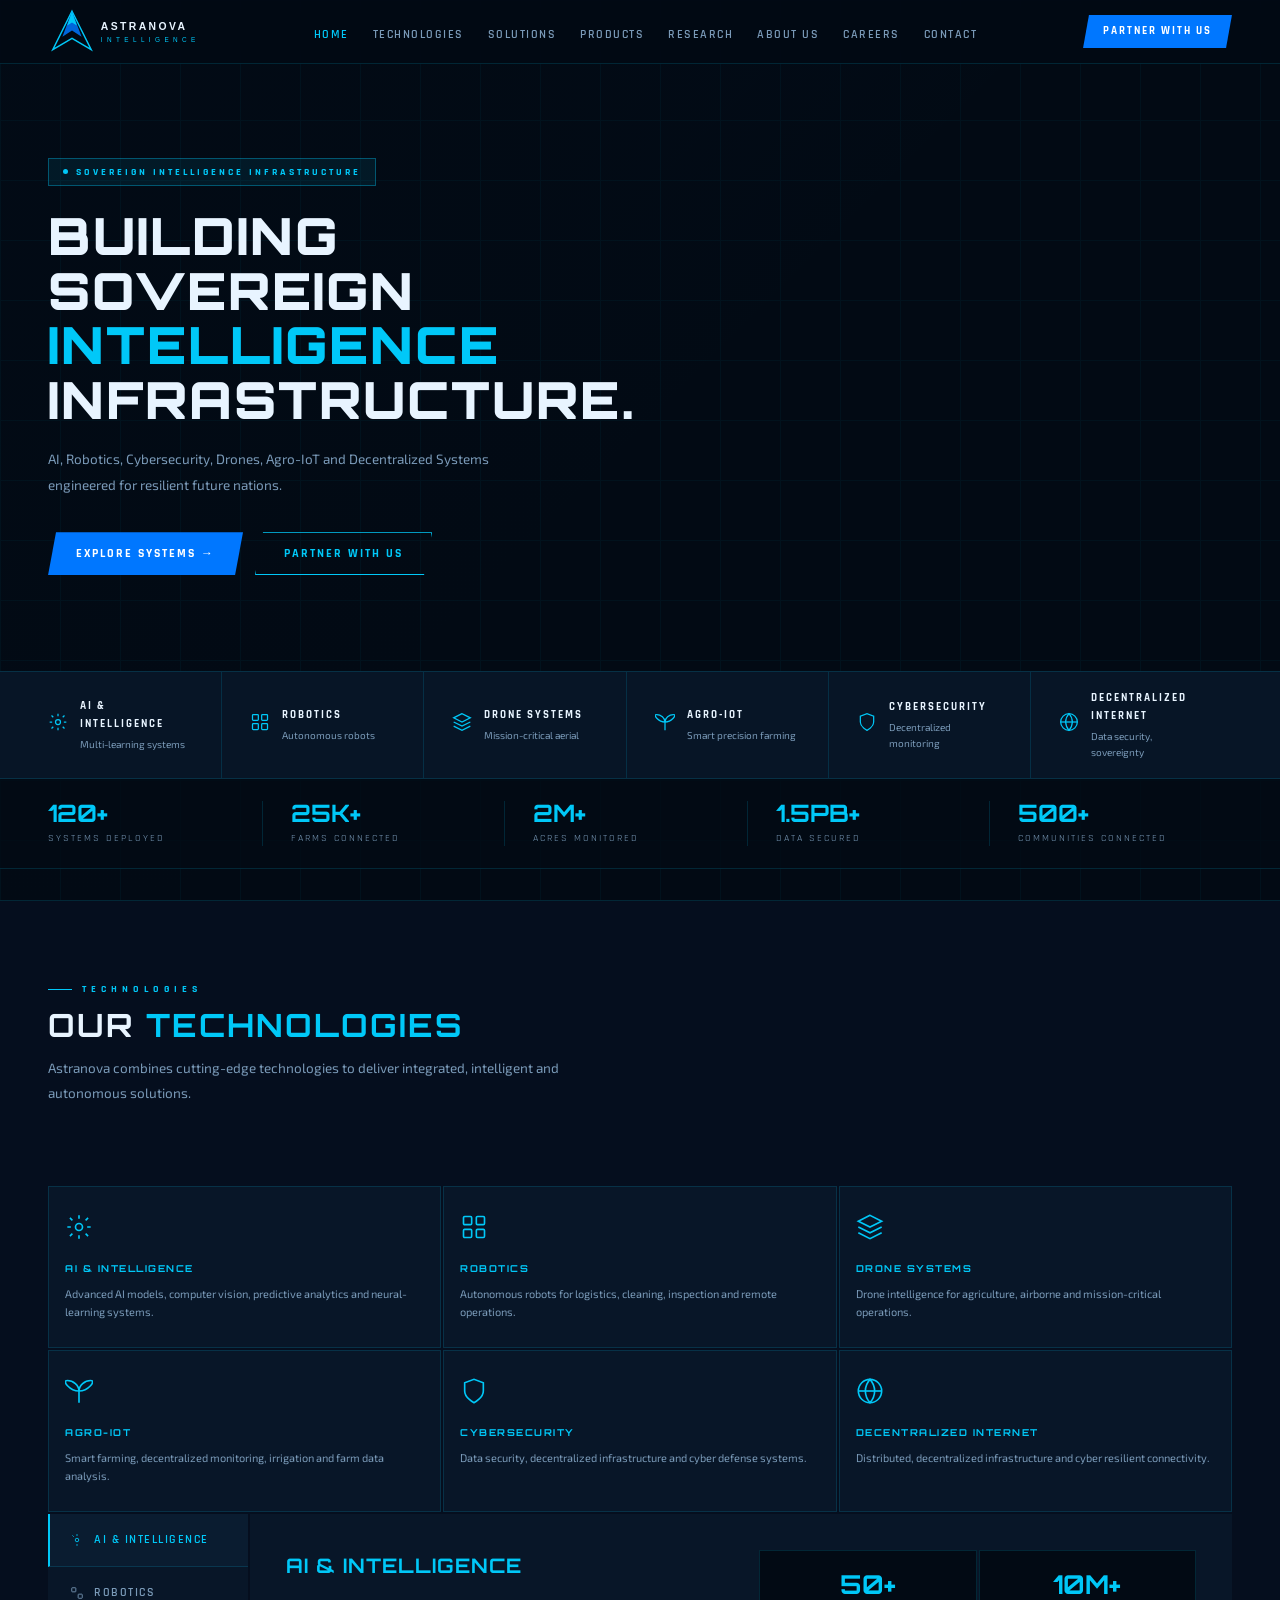
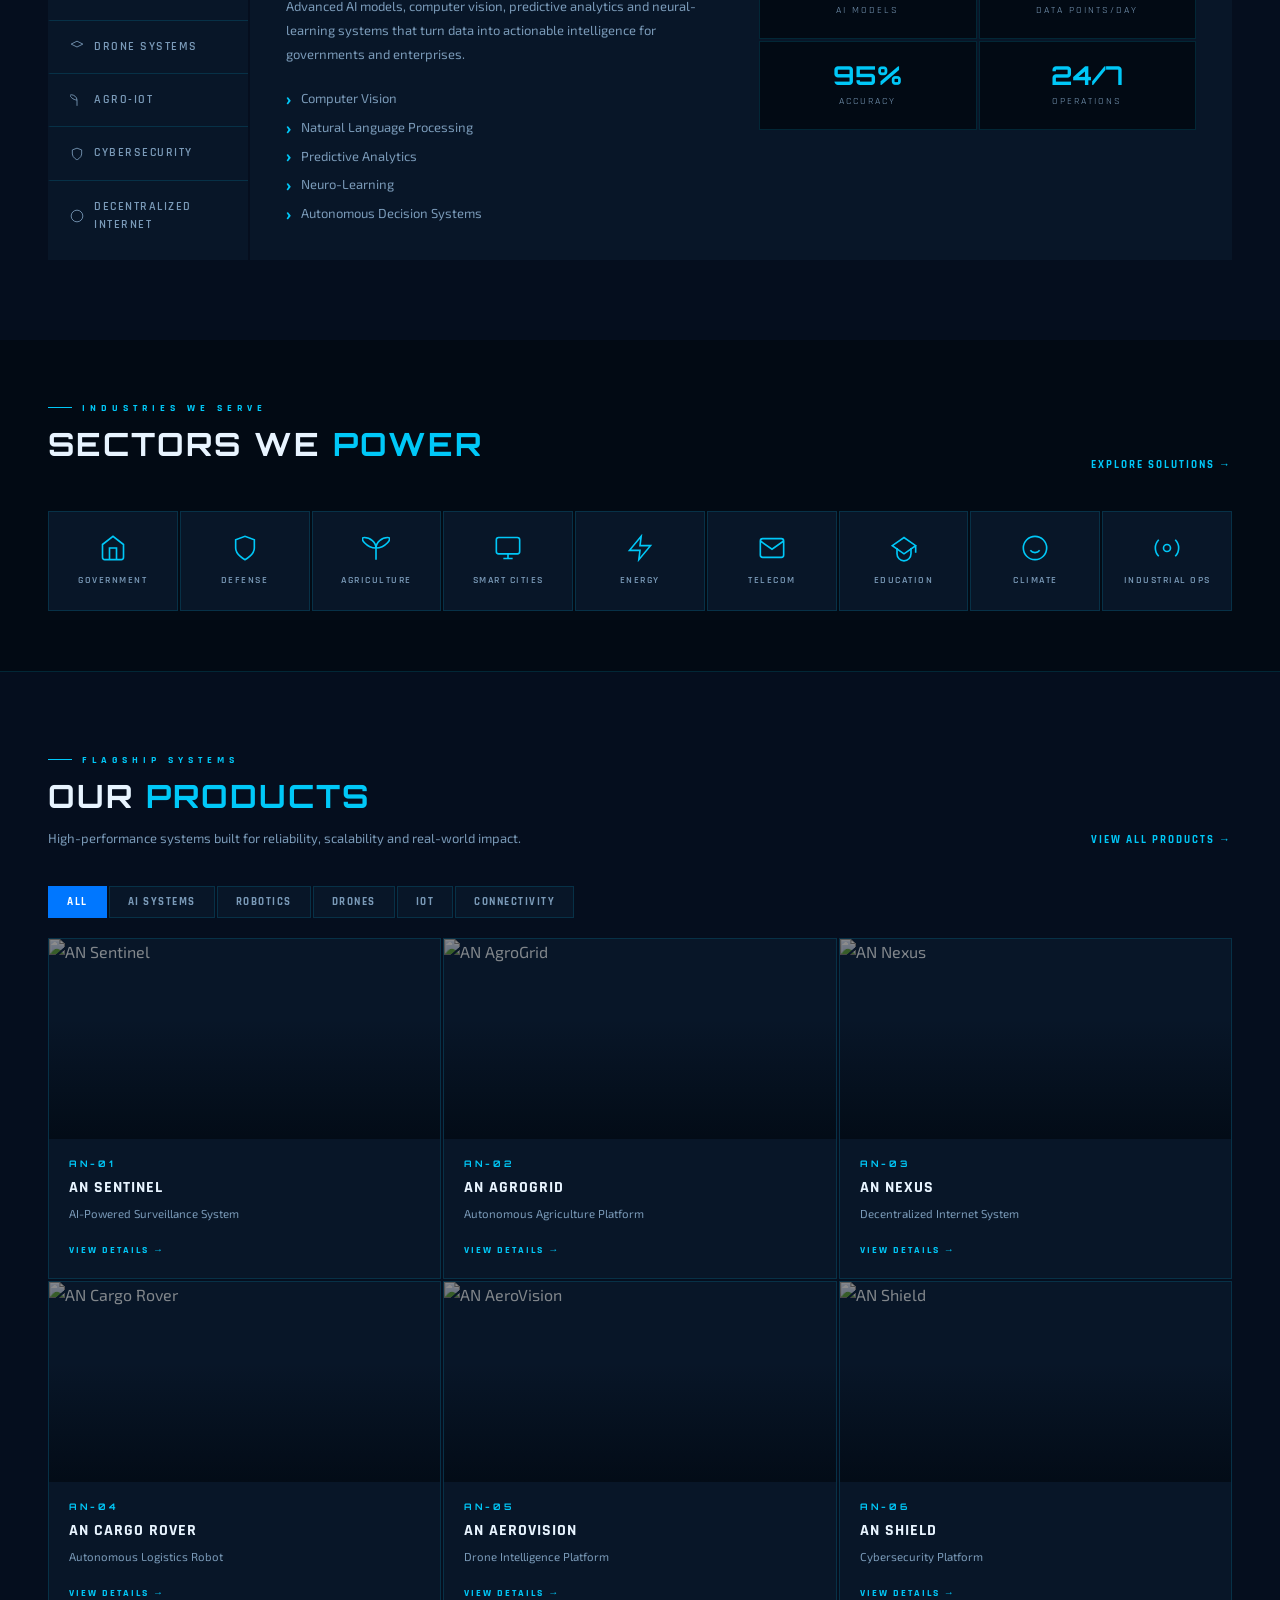
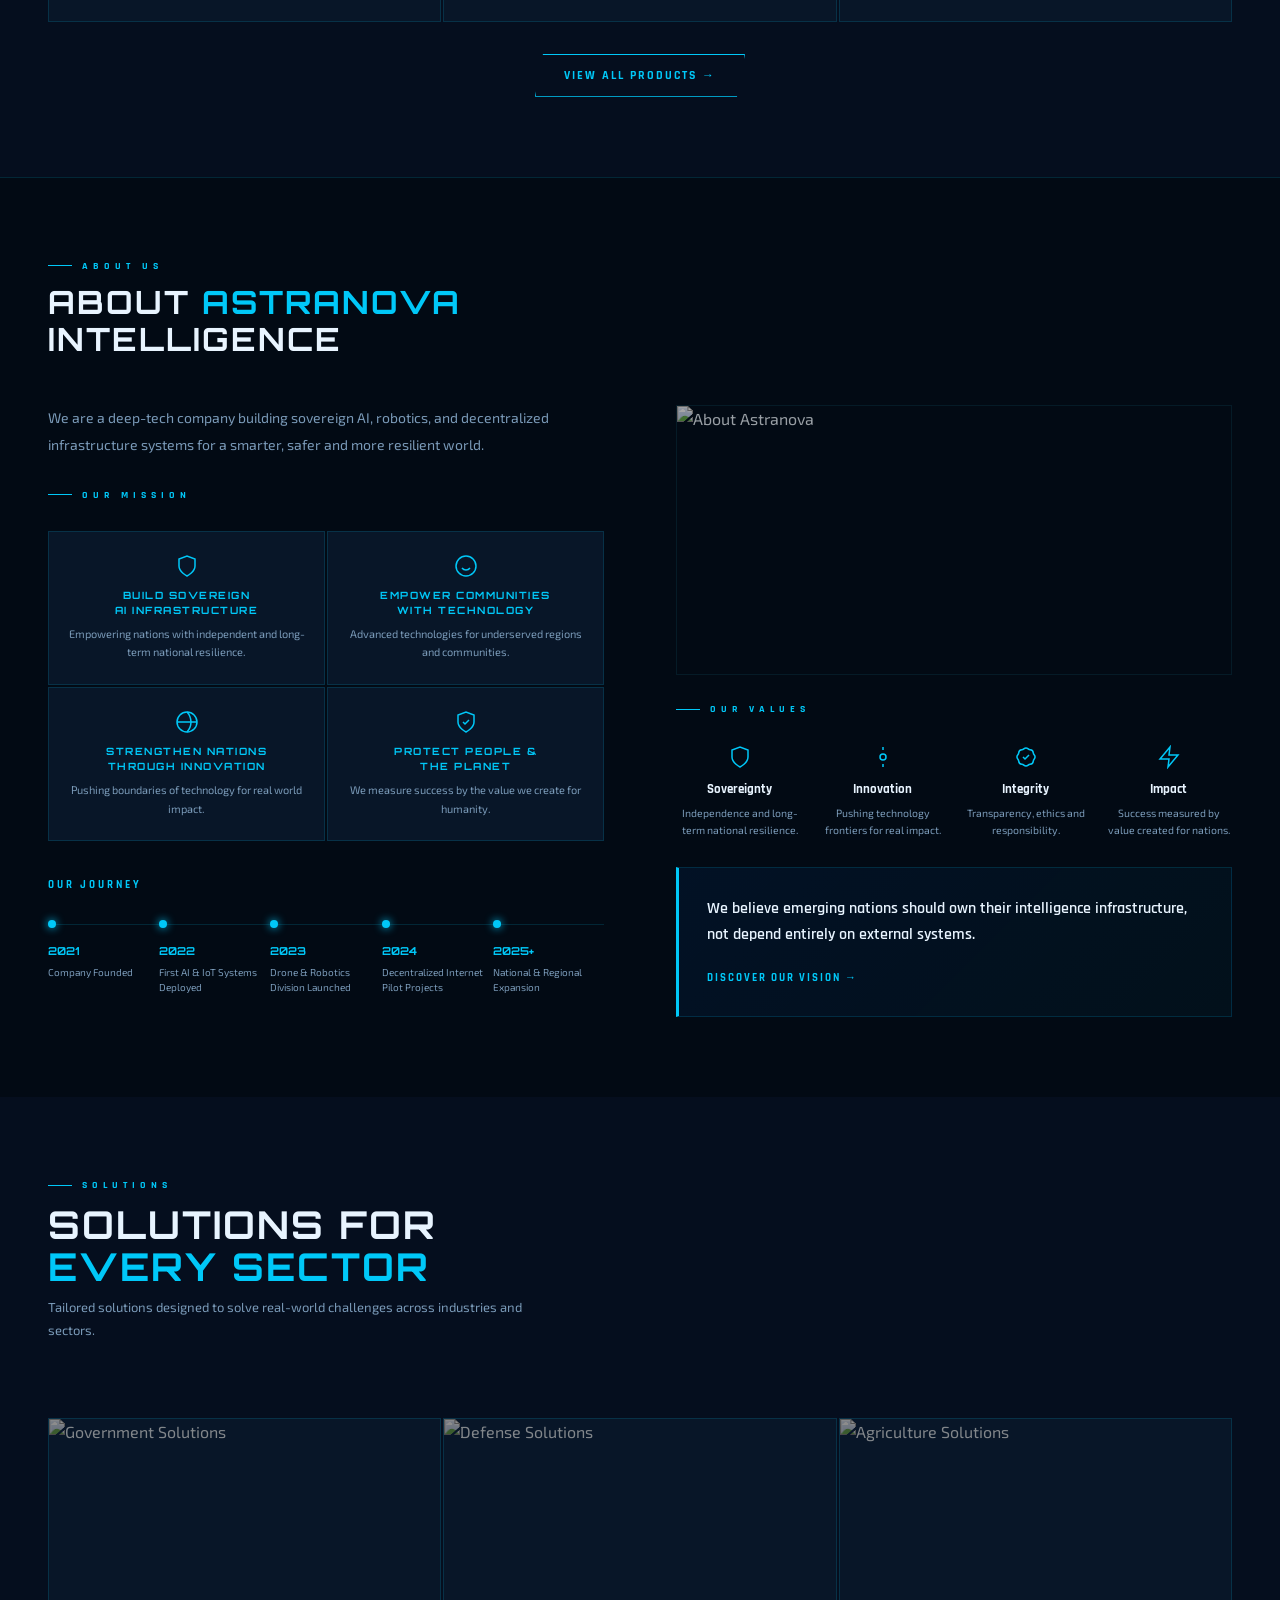
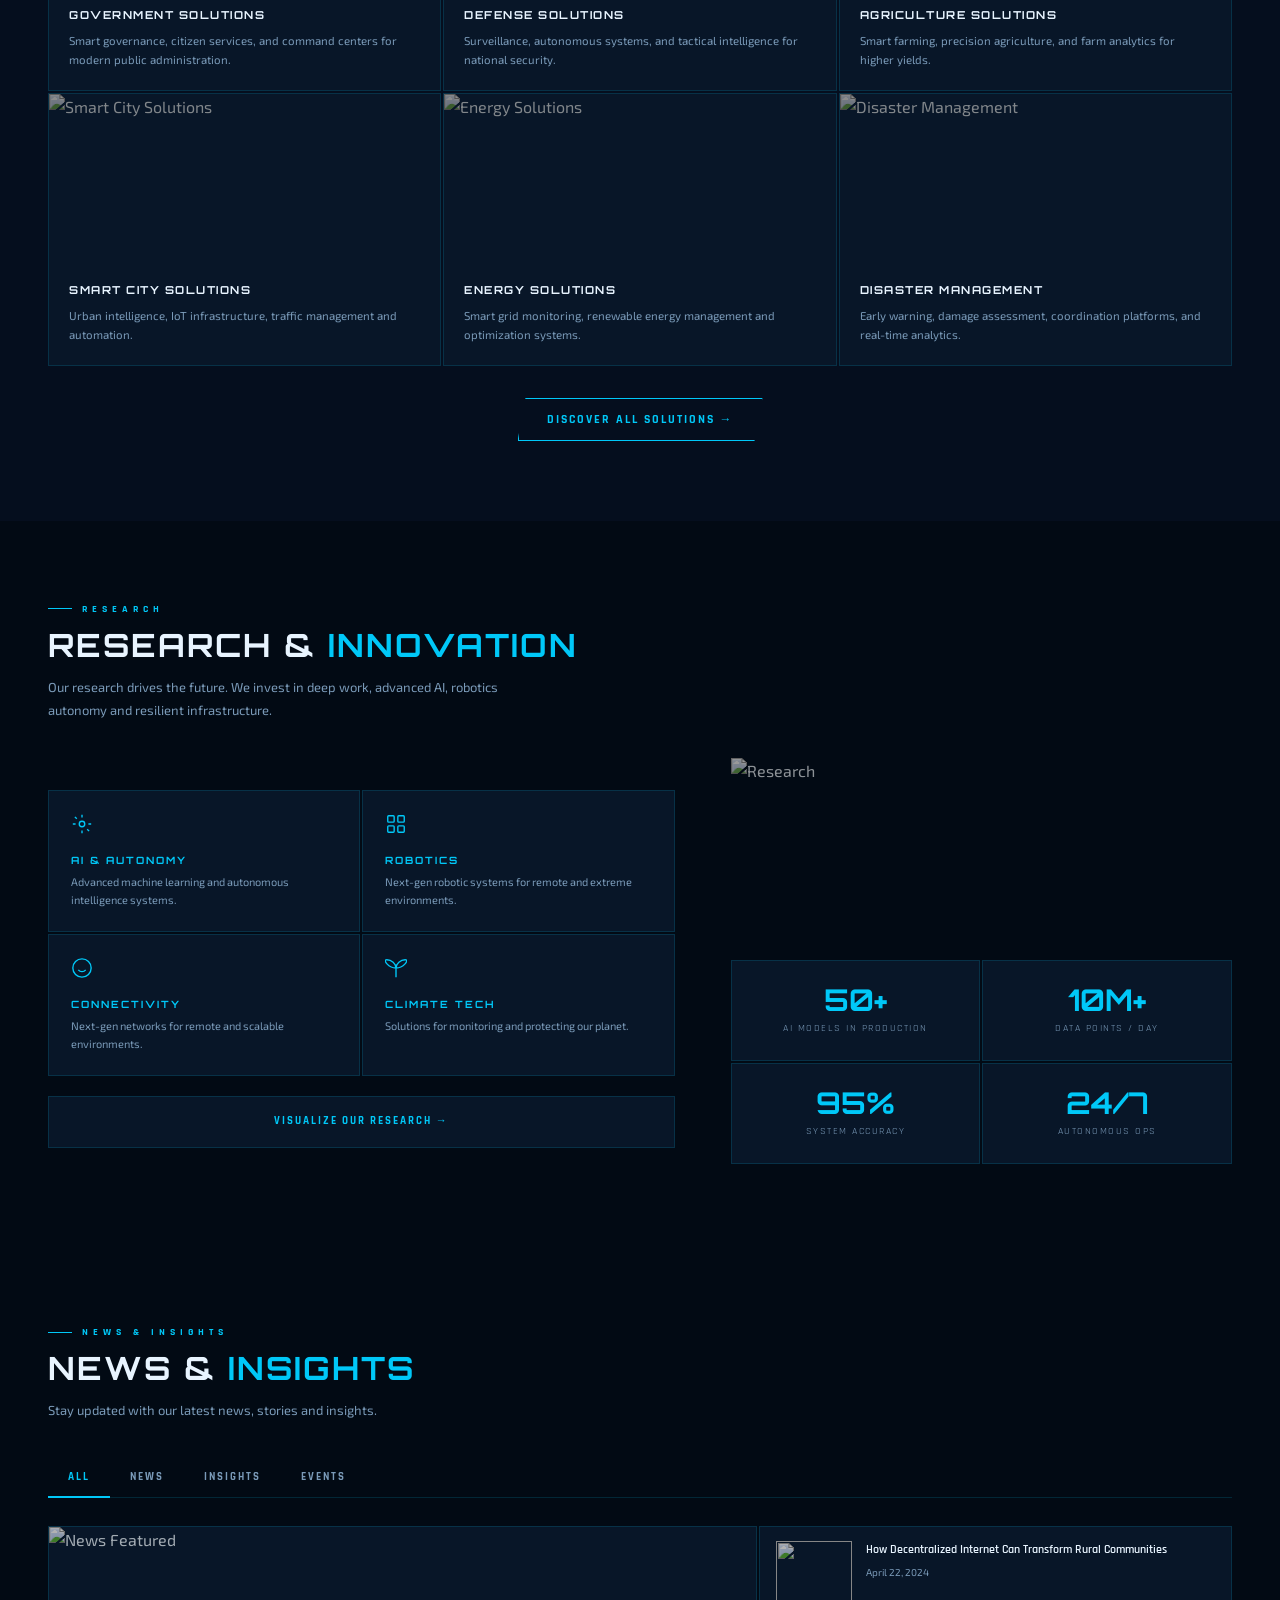
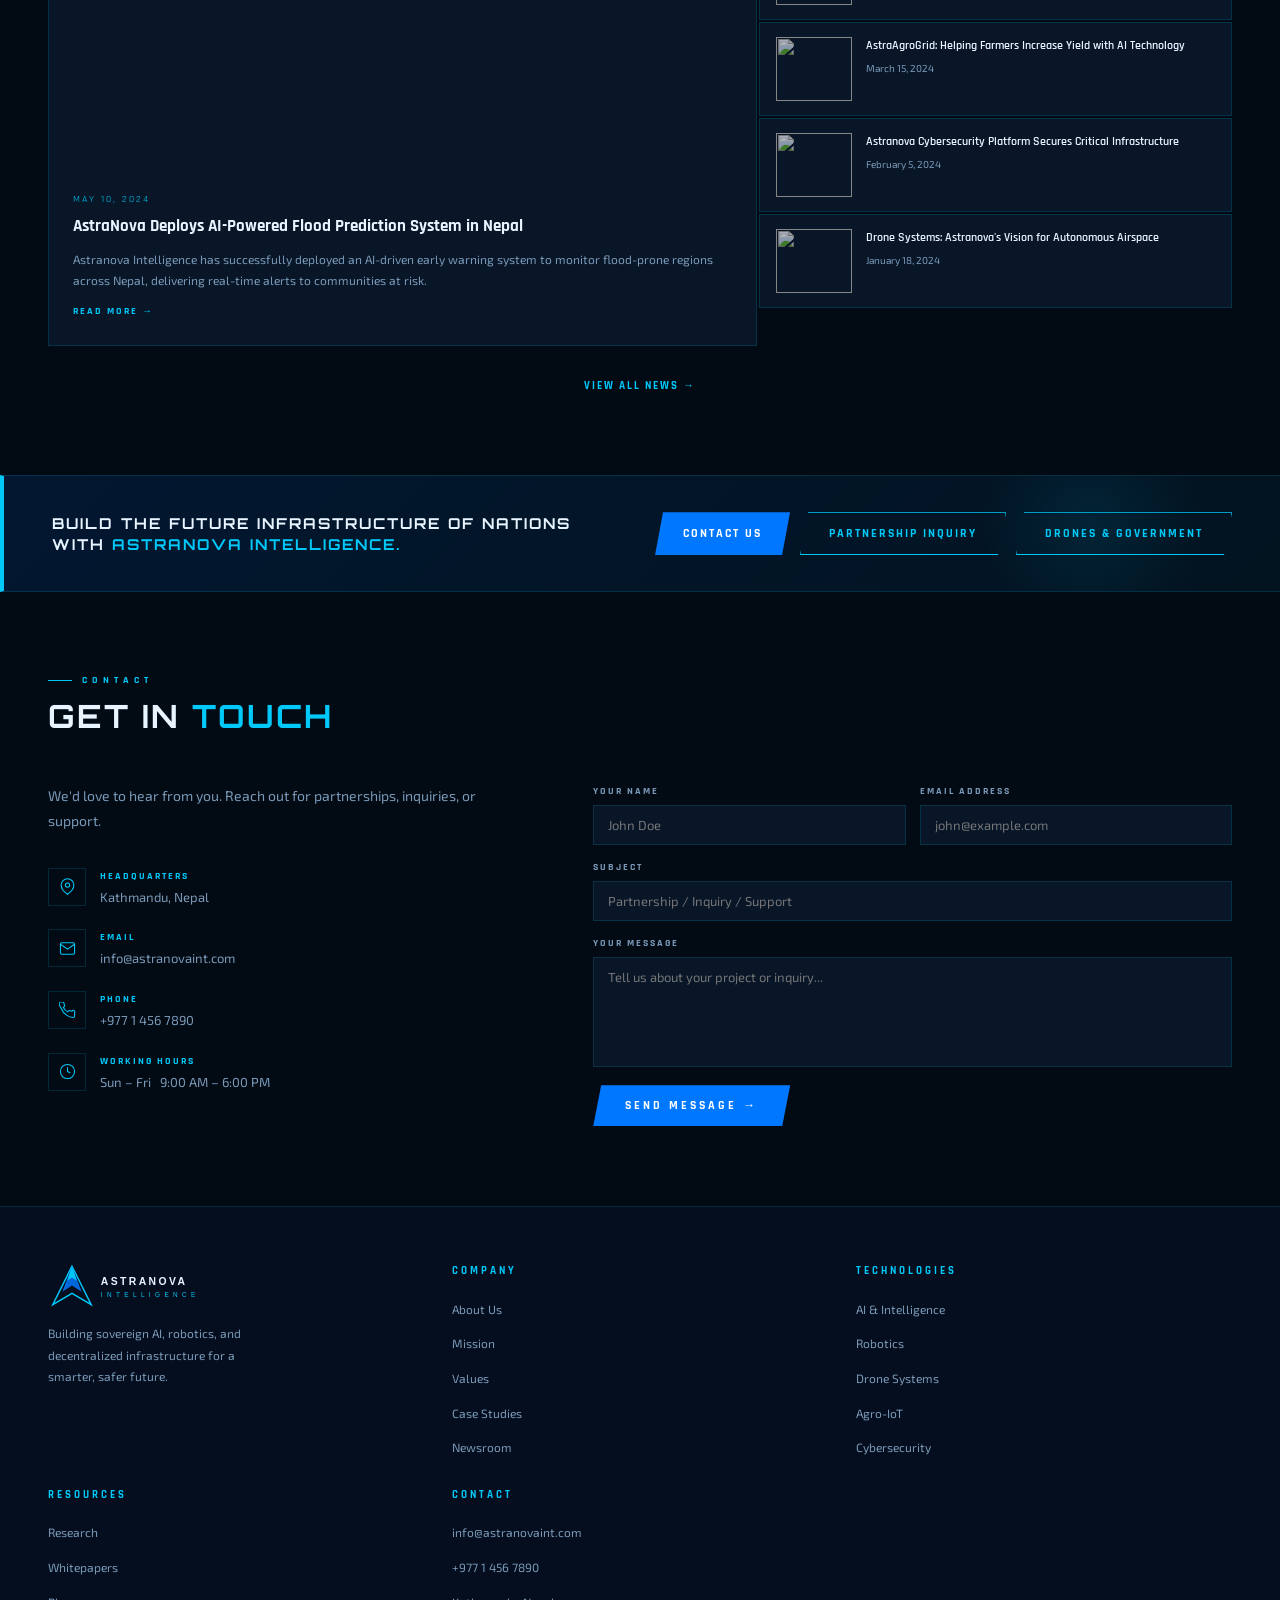
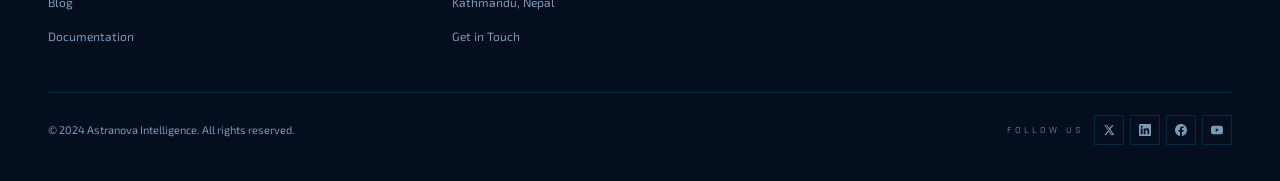
==== commit 500d3581: "Add files via upload" ====
--- a/index.html
+++ b/index.html
@@ -106,6 +106,7 @@
 </section>
 
 <!-- TRUSTED BY PARTNERS -->
+<!-- Temporarily hidden per request (not needed for now). Markup preserved below for future re-enable.
 <div id="partners">
   <div class="partners-label">Trusted By Partners</div>
   <div class="partners-row">
@@ -117,6 +118,8 @@
     <div class="partner-logo"><svg width="14" height="14" fill="none" stroke="currentColor" stroke-width="1.5" viewBox="0 0 24 24"><rect x="2" y="3" width="20" height="14" rx="2"/><path d="M8 21h8M12 17v4"/></svg>KMC</div>
   </div>
 </div>
+-->
+
 
 <div class="section-divider"></div>
 
@@ -521,6 +524,7 @@
 </section>
 
 <!-- ══ CAREERS ═══════════════════════════════════ -->
+<!-- Temporarily hidden per request (not needed for now). Markup preserved below for future re-enable.
 <section id="careers">
   <div class="section-header-row fade-up">
     <div>
@@ -585,6 +589,8 @@
     </div>
   </div>
 </section>
+-->
+
 
 <!-- ══ NEWS ══════════════════════════════════════ -->
 <section id="news">
